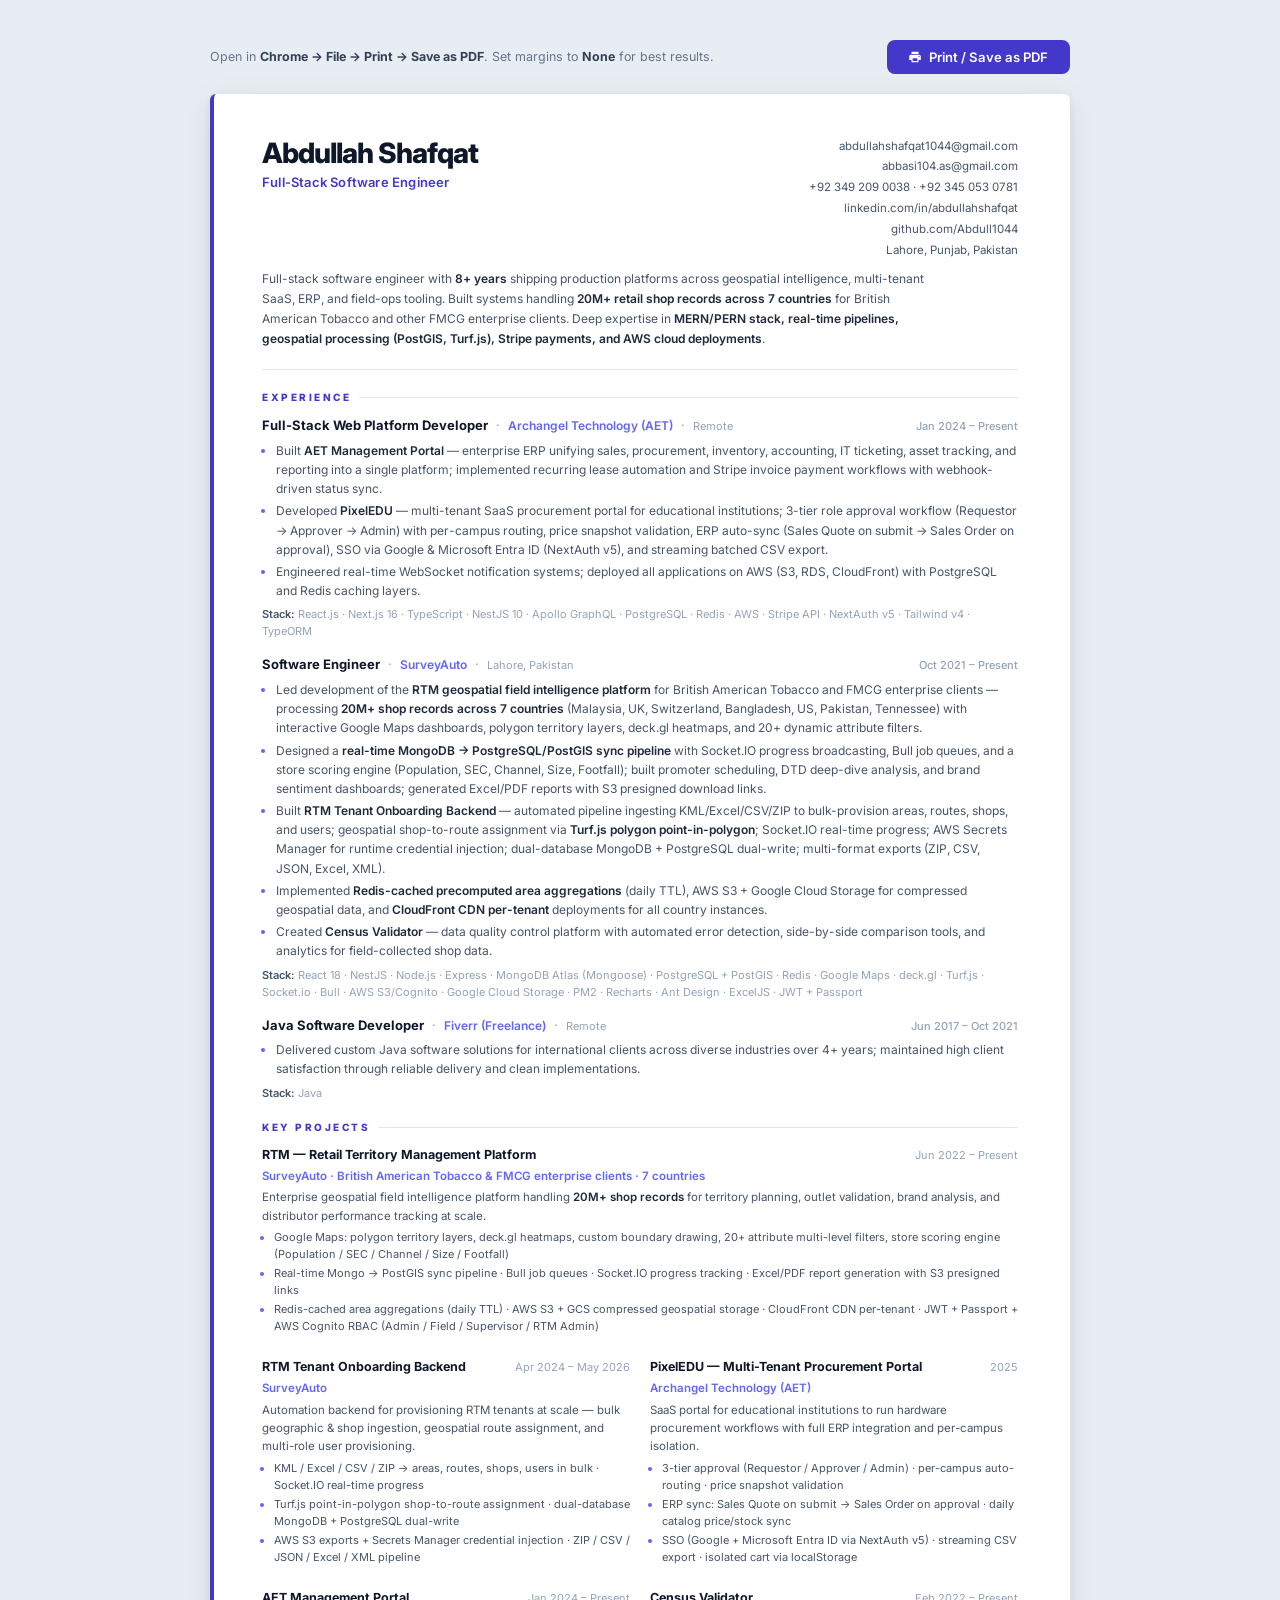
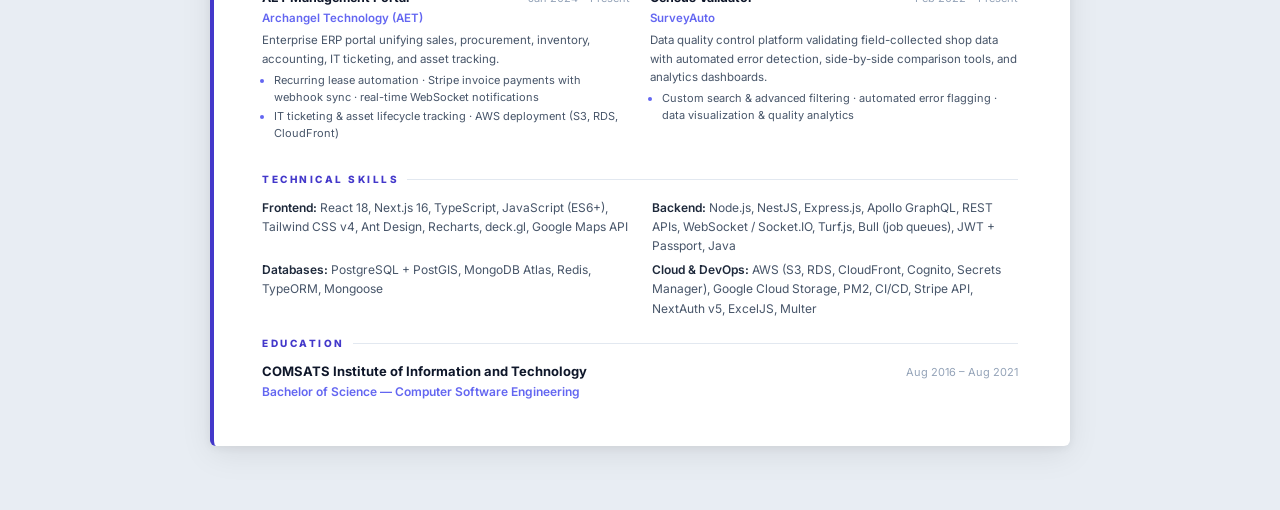
==== resume.html @ 55a7a523 "Redesign resume with 2026 modern template — single-column, indigo accent bar, quantified achievement" ====
<!doctype html>
<html lang="en">
<head>
  <meta charset="utf-8" />
  <meta name="viewport" content="width=device-width,initial-scale=1" />
  <title>Abdullah Shafqat — Resume</title>
  <link rel="preconnect" href="https://fonts.googleapis.com" />
  <link rel="preconnect" href="https://fonts.gstatic.com" crossorigin />
  <link href="https://fonts.googleapis.com/css2?family=Inter:wght@400;500;600;700;800&display=swap" rel="stylesheet" />
  <style>
    /* ============================
       RESET
    ============================ */
    *, *::before, *::after { box-sizing: border-box; margin: 0; padding: 0; }
    a { color: inherit; text-decoration: none; }
    ul { list-style: none; }

    /* ============================
       SCREEN CHROME
    ============================ */
    :root {
      --ink:     #0f172a;
      --ink2:    #1e293b;
      --muted:   #475569;
      --muted2:  #94a3b8;
      --accent:  #4338ca;   /* indigo-700 */
      --accent2: #6366f1;   /* indigo-500 */
      --rule:    #e2e8f0;
      --tag-bg:  #f1f5f9;
    }

    body {
      font-family: 'Inter', 'Helvetica Neue', Arial, sans-serif;
      background: #e8edf3;
      color: var(--ink);
      -webkit-font-smoothing: antialiased;
      padding: 2.5rem 1rem 4rem;
      font-size: 13px;
      line-height: 1.55;
    }

    /* Top action bar */
    .action-bar {
      max-width: 860px; margin: 0 auto 1.25rem;
      display: flex; justify-content: space-between; align-items: center; flex-wrap: wrap; gap: .75rem;
    }
    .action-bar p { font-size: .78rem; color: #64748b; }
    .action-bar p strong { color: #334155; }
    .btn-print {
      display: inline-flex; align-items: center; gap: .45rem;
      background: var(--accent); color: #fff; border: none; cursor: pointer;
      padding: .55rem 1.35rem; border-radius: 8px; font-size: .82rem;
      font-weight: 600; font-family: inherit; transition: background .2s; white-space: nowrap;
    }
    .btn-print:hover { background: var(--accent2); }
    @media print { .action-bar { display: none !important; } }

    /* ============================
       PAPER
    ============================ */
    .paper {
      max-width: 860px; margin: 0 auto;
      background: #fff;
      border-radius: 6px;
      box-shadow: 0 2px 8px rgba(0,0,0,.06), 0 8px 32px rgba(0,0,0,.08);
      /* Left accent bar */
      border-left: 4px solid var(--accent);
      padding: 44px 52px 44px 48px;
    }

    /* ============================
       HEADER
    ============================ */
    .r-head {
      padding-bottom: 20px;
      margin-bottom: 20px;
      border-bottom: 1.5px solid var(--rule);
    }
    .r-head-top {
      display: flex; justify-content: space-between; align-items: flex-start; gap: 1.5rem;
      margin-bottom: 10px;
    }
    .r-name {
      font-size: 28px; font-weight: 800; letter-spacing: -1px;
      color: var(--ink); line-height: 1.1; margin-bottom: 4px;
    }
    .r-role {
      font-size: 13px; font-weight: 600; color: var(--accent);
      letter-spacing: .2px;
    }
    .r-contact-block {
      display: flex; flex-direction: column; align-items: flex-end; gap: 3px;
      font-size: 11.5px; color: var(--muted); text-align: right; flex-shrink: 0;
    }
    .r-contact-block a:hover { color: var(--accent); }
    .r-contact-row { display: flex; align-items: center; gap: 4px; }
    .r-contact-sep {
      display: flex; flex-wrap: wrap; gap: 4px 14px; font-size: 11.5px; color: var(--muted);
      align-items: center;
    }
    .r-contact-sep a:hover { color: var(--accent); }
    .sep { color: var(--muted2); }

    .r-summary {
      font-size: 12px; color: var(--muted); line-height: 1.65; max-width: 680px;
    }
    .r-summary strong { color: var(--ink2); font-weight: 600; }

    /* ============================
       SECTION
    ============================ */
    .r-sec { margin-bottom: 18px; }
    .r-sec:last-child { margin-bottom: 0; }

    .r-sec-title {
      font-size: 10px; font-weight: 800; letter-spacing: 2.5px;
      text-transform: uppercase; color: var(--accent);
      margin-bottom: 10px;
      display: flex; align-items: center; gap: 8px;
    }
    .r-sec-title::after {
      content: ''; flex: 1; height: 1px; background: var(--rule);
    }

    /* ============================
       EXPERIENCE
    ============================ */
    .r-job { margin-bottom: 14px; }
    .r-job:last-child { margin-bottom: 0; }

    .r-job-head {
      display: flex; justify-content: space-between; align-items: baseline;
      gap: 1rem; margin-bottom: 2px; flex-wrap: wrap;
    }
    .r-job-left { display: flex; align-items: baseline; gap: 8px; flex-wrap: wrap; }
    .r-job-title { font-size: 13px; font-weight: 700; color: var(--ink); }
    .r-job-company {
      font-size: 12px; font-weight: 600; color: var(--accent2);
    }
    .r-job-date {
      font-size: 11px; color: var(--muted2); white-space: nowrap; font-weight: 500;
    }
    .r-job-location { font-size: 11px; color: var(--muted2); }

    .r-bullets { padding-left: 14px; margin: 5px 0 6px; }
    .r-bullets li {
      font-size: 12px; color: var(--muted); margin-bottom: 3px;
      list-style: disc; line-height: 1.6;
    }
    .r-bullets li::marker { color: var(--accent2); }
    .r-bullets li strong { color: var(--ink2); font-weight: 600; }

    .r-stack {
      font-size: 11px; color: var(--muted2); margin-top: 4px;
    }
    .r-stack strong { color: var(--muted); font-weight: 600; }

    /* ============================
       PROJECTS
    ============================ */
    .r-projects-grid {
      display: grid; grid-template-columns: 1fr 1fr; gap: 10px 20px;
    }
    .r-proj { padding-bottom: 10px; }
    .r-proj-head {
      display: flex; justify-content: space-between; align-items: baseline;
      flex-wrap: wrap; gap: 4px; margin-bottom: 3px;
    }
    .r-proj-name { font-size: 12.5px; font-weight: 700; color: var(--ink); }
    .r-proj-meta { font-size: 11px; color: var(--muted2); white-space: nowrap; }
    .r-proj-client { font-size: 11.5px; font-weight: 600; color: var(--accent2); margin-bottom: 3px; }
    .r-proj-desc { font-size: 11.5px; color: var(--muted); line-height: 1.6; margin-bottom: 4px; }
    .r-proj-desc strong { color: var(--ink2); font-weight: 600; }
    .r-proj-feats { padding-left: 12px; }
    .r-proj-feats li {
      font-size: 11px; color: var(--muted); margin-bottom: 2px;
      list-style: disc; line-height: 1.55;
    }
    .r-proj-feats li::marker { color: var(--accent2); }

    /* full-width project (RTM is a flagship) */
    .r-proj.full { grid-column: span 2; }

    /* ============================
       SKILLS
    ============================ */
    .r-skills-grid {
      display: grid; grid-template-columns: 1fr 1fr; gap: 5px 24px;
    }
    .r-skill-row { font-size: 12px; color: var(--muted); line-height: 1.6; }
    .r-skill-row strong { color: var(--ink2); font-weight: 600; }

    /* Tag-style chips (optional, used for highlights) */
    .r-tags { display: flex; flex-wrap: wrap; gap: 4px; margin-top: 6px; }
    .r-tag {
      background: var(--tag-bg); color: var(--ink2); border: 1px solid var(--rule);
      border-radius: 4px; padding: 1px 7px; font-size: 10.5px; font-weight: 500;
    }

    /* ============================
       EDUCATION
    ============================ */
    .r-edu-row {
      display: flex; justify-content: space-between; align-items: baseline;
      flex-wrap: wrap; gap: .5rem;
    }
    .r-edu-name { font-size: 13px; font-weight: 700; color: var(--ink); }
    .r-edu-deg { font-size: 12px; color: var(--accent2); font-weight: 600; margin-top: 2px; }
    .r-edu-date { font-size: 11px; color: var(--muted2); white-space: nowrap; }

    /* ============================
       PRINT
    ============================ */
    @page { size: A4; margin: 12mm 14mm; }
    @media print {
      body { background: #fff; padding: 0; font-size: 12px; }
      .paper {
        box-shadow: none; border-radius: 0; max-width: none;
        padding: 0 40px 0 36px;
        border-left: 4px solid var(--accent);
      }
      .r-job, .r-proj { page-break-inside: avoid; }
    }
  </style>
</head>
<body>

<div class="action-bar">
  <p>Open in <strong>Chrome → File → Print → Save as PDF</strong>. Set margins to <strong>None</strong> for best results.</p>
  <button class="btn-print" onclick="window.print()">
    <svg width="14" height="14" viewBox="0 0 24 24" fill="currentColor"><path d="M19 8H5c-1.66 0-3 1.34-3 3v6h4v4h12v-4h4v-6c0-1.66-1.34-3-3-3zm-3 11H8v-5h8v5zm3-7c-.55 0-1-.45-1-1s.45-1 1-1 1 .45 1 1-.45 1-1 1zm-1-9H6v4h12V3z"/></svg>
    Print / Save as PDF
  </button>
</div>

<div class="paper">

  <!-- ===== HEADER ===== -->
  <div class="r-head">
    <div class="r-head-top">
      <div>
        <h1 class="r-name">Abdullah Shafqat</h1>
        <p class="r-role">Full-Stack Software Engineer</p>
      </div>
      <div class="r-contact-block">
        <span><a href="mailto:abdullahshafqat1044@gmail.com">abdullahshafqat1044@gmail.com</a></span>
        <span><a href="mailto:abbasi104.as@gmail.com">abbasi104.as@gmail.com</a></span>
        <span><a href="tel:+923492090038">+92 349 209 0038</a> · <a href="tel:+923450530781">+92 345 053 0781</a></span>
        <span><a href="https://linkedin.com/in/abdullahshafqat">linkedin.com/in/abdullahshafqat</a></span>
        <span><a href="https://github.com/Abdull1044">github.com/Abdull1044</a></span>
        <span>Lahore, Punjab, Pakistan</span>
      </div>
    </div>
    <p class="r-summary">
      Full-stack software engineer with <strong>8+ years</strong> shipping production platforms across geospatial intelligence, multi-tenant SaaS, ERP, and field-ops tooling.
      Built systems handling <strong>20M+ retail shop records across 7 countries</strong> for British American Tobacco and other FMCG enterprise clients.
      Deep expertise in <strong>MERN/PERN stack, real-time pipelines, geospatial processing (PostGIS, Turf.js), Stripe payments, and AWS cloud deployments</strong>.
    </p>
  </div>

  <!-- ===== EXPERIENCE ===== -->
  <div class="r-sec">
    <p class="r-sec-title">Experience</p>

    <!-- AET -->
    <div class="r-job">
      <div class="r-job-head">
        <div class="r-job-left">
          <span class="r-job-title">Full-Stack Web Platform Developer</span>
          <span class="sep">·</span>
          <span class="r-job-company">Archangel Technology (AET)</span>
          <span class="sep">·</span>
          <span class="r-job-location">Remote</span>
        </div>
        <span class="r-job-date">Jan 2024 – Present</span>
      </div>
      <ul class="r-bullets">
        <li>Built <strong>AET Management Portal</strong> — enterprise ERP unifying sales, procurement, inventory, accounting, IT ticketing, asset tracking, and reporting into a single platform; implemented recurring lease automation and Stripe invoice payment workflows with webhook-driven status sync.</li>
        <li>Developed <strong>PixelEDU</strong> — multi-tenant SaaS procurement portal for educational institutions; 3-tier role approval workflow (Requestor → Approver → Admin) with per-campus routing, price snapshot validation, ERP auto-sync (Sales Quote on submit → Sales Order on approval), SSO via Google &amp; Microsoft Entra ID (NextAuth v5), and streaming batched CSV export.</li>
        <li>Engineered real-time WebSocket notification systems; deployed all applications on AWS (S3, RDS, CloudFront) with PostgreSQL and Redis caching layers.</li>
      </ul>
      <p class="r-stack"><strong>Stack:</strong> React.js · Next.js 16 · TypeScript · NestJS 10 · Apollo GraphQL · PostgreSQL · Redis · AWS · Stripe API · NextAuth v5 · Tailwind v4 · TypeORM</p>
    </div>

    <!-- SurveyAuto -->
    <div class="r-job">
      <div class="r-job-head">
        <div class="r-job-left">
          <span class="r-job-title">Software Engineer</span>
          <span class="sep">·</span>
          <span class="r-job-company">SurveyAuto</span>
          <span class="sep">·</span>
          <span class="r-job-location">Lahore, Pakistan</span>
        </div>
        <span class="r-job-date">Oct 2021 – Present</span>
      </div>
      <ul class="r-bullets">
        <li>Led development of the <strong>RTM geospatial field intelligence platform</strong> for British American Tobacco and FMCG enterprise clients — processing <strong>20M+ shop records across 7 countries</strong> (Malaysia, UK, Switzerland, Bangladesh, US, Pakistan, Tennessee) with interactive Google Maps dashboards, polygon territory layers, deck.gl heatmaps, and 20+ dynamic attribute filters.</li>
        <li>Designed a <strong>real-time MongoDB → PostgreSQL/PostGIS sync pipeline</strong> with Socket.IO progress broadcasting, Bull job queues, and a store scoring engine (Population, SEC, Channel, Size, Footfall); built promoter scheduling, DTD deep-dive analysis, and brand sentiment dashboards; generated Excel/PDF reports with S3 presigned download links.</li>
        <li>Built <strong>RTM Tenant Onboarding Backend</strong> — automated pipeline ingesting KML/Excel/CSV/ZIP to bulk-provision areas, routes, shops, and users; geospatial shop-to-route assignment via <strong>Turf.js polygon point-in-polygon</strong>; Socket.IO real-time progress; AWS Secrets Manager for runtime credential injection; dual-database MongoDB + PostgreSQL dual-write; multi-format exports (ZIP, CSV, JSON, Excel, XML).</li>
        <li>Implemented <strong>Redis-cached precomputed area aggregations</strong> (daily TTL), AWS S3 + Google Cloud Storage for compressed geospatial data, and <strong>CloudFront CDN per-tenant</strong> deployments for all country instances.</li>
        <li>Created <strong>Census Validator</strong> — data quality control platform with automated error detection, side-by-side comparison tools, and analytics for field-collected shop data.</li>
      </ul>
      <p class="r-stack"><strong>Stack:</strong> React 18 · NestJS · Node.js · Express · MongoDB Atlas (Mongoose) · PostgreSQL + PostGIS · Redis · Google Maps · deck.gl · Turf.js · Socket.io · Bull · AWS S3/Cognito · Google Cloud Storage · PM2 · Recharts · Ant Design · ExcelJS · JWT + Passport</p>
    </div>

    <!-- Fiverr -->
    <div class="r-job">
      <div class="r-job-head">
        <div class="r-job-left">
          <span class="r-job-title">Java Software Developer</span>
          <span class="sep">·</span>
          <span class="r-job-company">Fiverr (Freelance)</span>
          <span class="sep">·</span>
          <span class="r-job-location">Remote</span>
        </div>
        <span class="r-job-date">Jun 2017 – Oct 2021</span>
      </div>
      <ul class="r-bullets">
        <li>Delivered custom Java software solutions for international clients across diverse industries over 4+ years; maintained high client satisfaction through reliable delivery and clean implementations.</li>
      </ul>
      <p class="r-stack"><strong>Stack:</strong> Java</p>
    </div>
  </div>

  <!-- ===== PROJECTS ===== -->
  <div class="r-sec">
    <p class="r-sec-title">Key Projects</p>
    <div class="r-projects-grid">

      <!-- RTM Platform — full width flagship -->
      <div class="r-proj full">
        <div class="r-proj-head">
          <span class="r-proj-name">RTM — Retail Territory Management Platform</span>
          <span class="r-proj-meta">Jun 2022 – Present</span>
        </div>
        <p class="r-proj-client">SurveyAuto · British American Tobacco &amp; FMCG enterprise clients · 7 countries</p>
        <p class="r-proj-desc">Enterprise geospatial field intelligence platform handling <strong>20M+ shop records</strong> for territory planning, outlet validation, brand analysis, and distributor performance tracking at scale.</p>
        <ul class="r-proj-feats">
          <li>Google Maps: polygon territory layers, deck.gl heatmaps, custom boundary drawing, 20+ attribute multi-level filters, store scoring engine (Population / SEC / Channel / Size / Footfall)</li>
          <li>Real-time Mongo → PostGIS sync pipeline · Bull job queues · Socket.IO progress tracking · Excel/PDF report generation with S3 presigned links</li>
          <li>Redis-cached area aggregations (daily TTL) · AWS S3 + GCS compressed geospatial storage · CloudFront CDN per-tenant · JWT + Passport + AWS Cognito RBAC (Admin / Field / Supervisor / RTM Admin)</li>
        </ul>
      </div>

      <!-- RTM Onboarding -->
      <div class="r-proj">
        <div class="r-proj-head">
          <span class="r-proj-name">RTM Tenant Onboarding Backend</span>
          <span class="r-proj-meta">Apr 2024 – May 2026</span>
        </div>
        <p class="r-proj-client">SurveyAuto</p>
        <p class="r-proj-desc">Automation backend for provisioning RTM tenants at scale — bulk geographic &amp; shop ingestion, geospatial route assignment, and multi-role user provisioning.</p>
        <ul class="r-proj-feats">
          <li>KML / Excel / CSV / ZIP → areas, routes, shops, users in bulk · Socket.IO real-time progress</li>
          <li>Turf.js point-in-polygon shop-to-route assignment · dual-database MongoDB + PostgreSQL dual-write</li>
          <li>AWS S3 exports + Secrets Manager credential injection · ZIP / CSV / JSON / Excel / XML pipeline</li>
        </ul>
      </div>

      <!-- PixelEDU -->
      <div class="r-proj">
        <div class="r-proj-head">
          <span class="r-proj-name">PixelEDU — Multi-Tenant Procurement Portal</span>
          <span class="r-proj-meta">2025</span>
        </div>
        <p class="r-proj-client">Archangel Technology (AET)</p>
        <p class="r-proj-desc">SaaS portal for educational institutions to run hardware procurement workflows with full ERP integration and per-campus isolation.</p>
        <ul class="r-proj-feats">
          <li>3-tier approval (Requestor / Approver / Admin) · per-campus auto-routing · price snapshot validation</li>
          <li>ERP sync: Sales Quote on submit → Sales Order on approval · daily catalog price/stock sync</li>
          <li>SSO (Google + Microsoft Entra ID via NextAuth v5) · streaming CSV export · isolated cart via localStorage</li>
        </ul>
      </div>

      <!-- AET Portal -->
      <div class="r-proj">
        <div class="r-proj-head">
          <span class="r-proj-name">AET Management Portal</span>
          <span class="r-proj-meta">Jan 2024 – Present</span>
        </div>
        <p class="r-proj-client">Archangel Technology (AET)</p>
        <p class="r-proj-desc">Enterprise ERP portal unifying sales, procurement, inventory, accounting, IT ticketing, and asset tracking.</p>
        <ul class="r-proj-feats">
          <li>Recurring lease automation · Stripe invoice payments with webhook sync · real-time WebSocket notifications</li>
          <li>IT ticketing &amp; asset lifecycle tracking · AWS deployment (S3, RDS, CloudFront)</li>
        </ul>
      </div>

      <!-- Census Validator -->
      <div class="r-proj">
        <div class="r-proj-head">
          <span class="r-proj-name">Census Validator</span>
          <span class="r-proj-meta">Feb 2022 – Present</span>
        </div>
        <p class="r-proj-client">SurveyAuto</p>
        <p class="r-proj-desc">Data quality control platform validating field-collected shop data with automated error detection, side-by-side comparison tools, and analytics dashboards.</p>
        <ul class="r-proj-feats">
          <li>Custom search &amp; advanced filtering · automated error flagging · data visualization &amp; quality analytics</li>
        </ul>
      </div>

    </div>
  </div>

  <!-- ===== SKILLS ===== -->
  <div class="r-sec">
    <p class="r-sec-title">Technical Skills</p>
    <div class="r-skills-grid">
      <p class="r-skill-row"><strong>Frontend:</strong> React 18, Next.js 16, TypeScript, JavaScript (ES6+), Tailwind CSS v4, Ant Design, Recharts, deck.gl, Google Maps API</p>
      <p class="r-skill-row"><strong>Backend:</strong> Node.js, NestJS, Express.js, Apollo GraphQL, REST APIs, WebSocket / Socket.IO, Turf.js, Bull (job queues), JWT + Passport, Java</p>
      <p class="r-skill-row"><strong>Databases:</strong> PostgreSQL + PostGIS, MongoDB Atlas, Redis, TypeORM, Mongoose</p>
      <p class="r-skill-row"><strong>Cloud &amp; DevOps:</strong> AWS (S3, RDS, CloudFront, Cognito, Secrets Manager), Google Cloud Storage, PM2, CI/CD, Stripe API, NextAuth v5, ExcelJS, Multer</p>
    </div>
  </div>

  <!-- ===== EDUCATION ===== -->
  <div class="r-sec">
    <p class="r-sec-title">Education</p>
    <div class="r-edu-row">
      <div>
        <p class="r-edu-name">COMSATS Institute of Information and Technology</p>
        <p class="r-edu-deg">Bachelor of Science — Computer Software Engineering</p>
      </div>
      <span class="r-edu-date">Aug 2016 – Aug 2021</span>
    </div>
  </div>

</div>
</body>
</html>
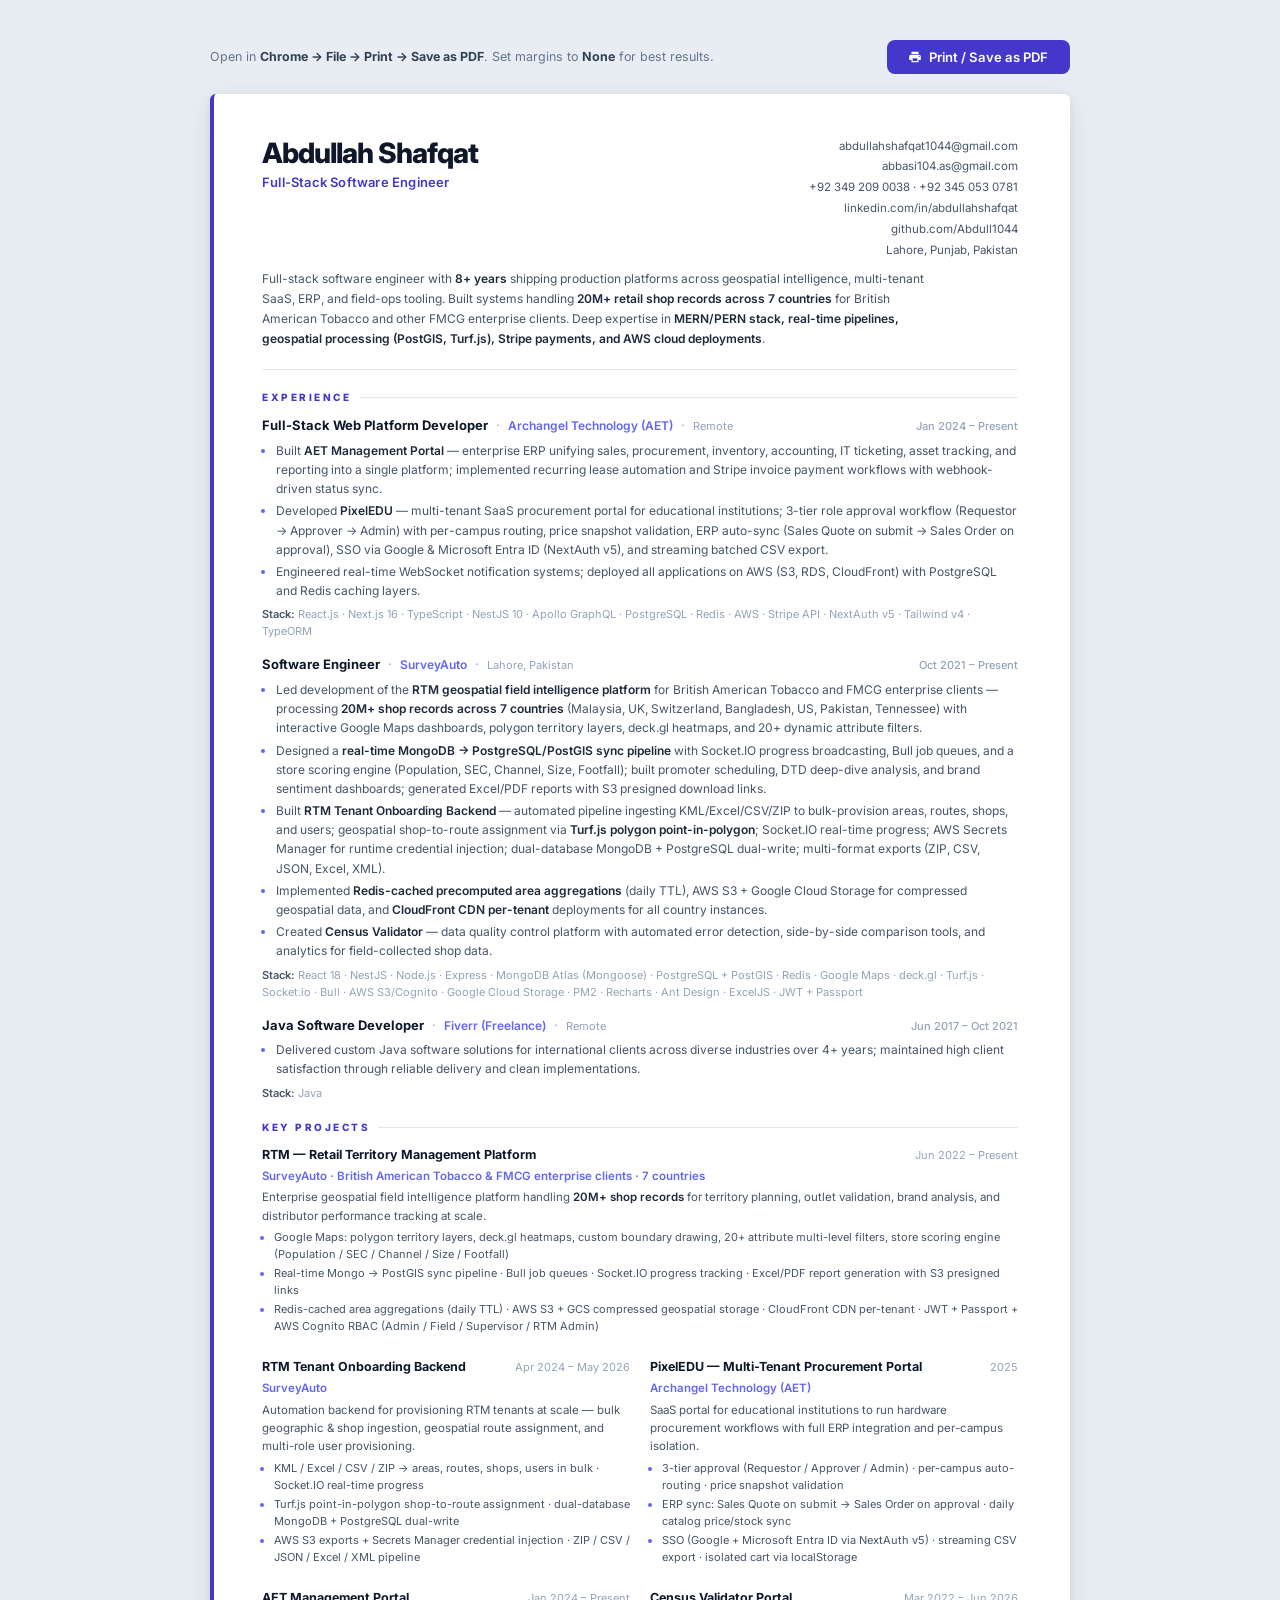
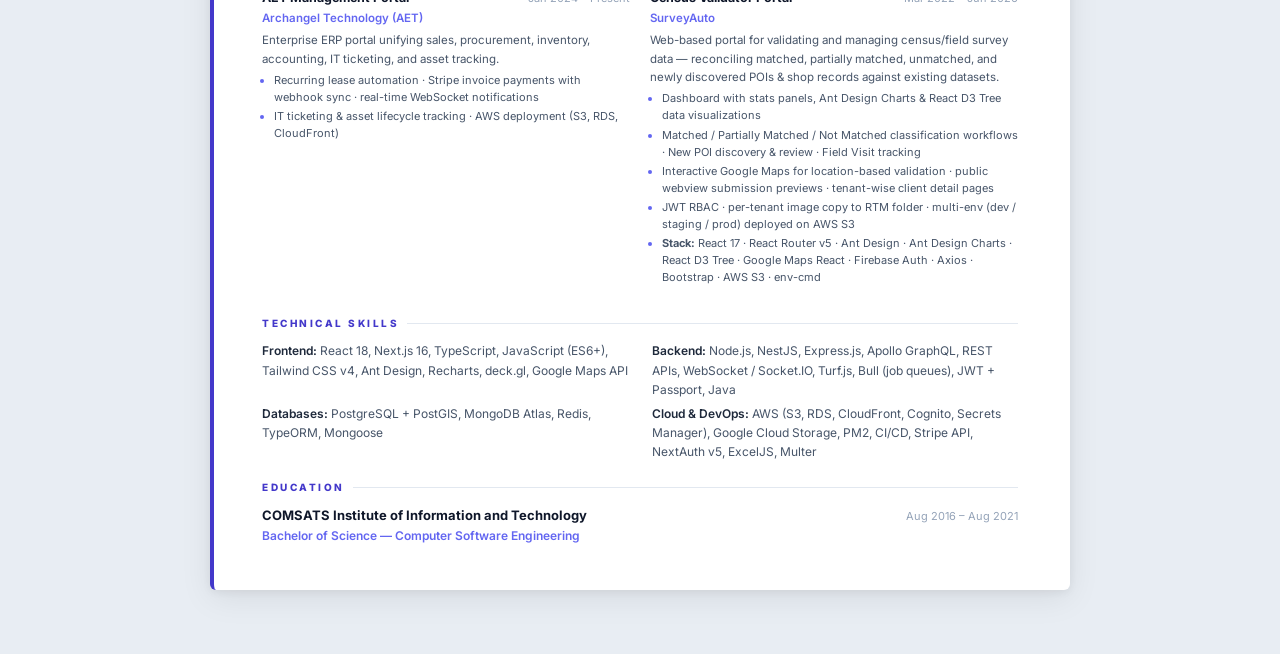
==== commit 9d99394e: "Expand Census Validator Portal with full feature details, tech stack, and accurate dates" ====
--- a/resume.html
+++ b/resume.html
@@ -390,13 +390,17 @@
       <!-- Census Validator -->
       <div class="r-proj">
         <div class="r-proj-head">
-          <span class="r-proj-name">Census Validator</span>
-          <span class="r-proj-meta">Feb 2022 – Present</span>
+          <span class="r-proj-name">Census Validator Portal</span>
+          <span class="r-proj-meta">Mar 2022 – Jun 2026</span>
         </div>
         <p class="r-proj-client">SurveyAuto</p>
-        <p class="r-proj-desc">Data quality control platform validating field-collected shop data with automated error detection, side-by-side comparison tools, and analytics dashboards.</p>
+        <p class="r-proj-desc">Web-based portal for validating and managing census/field survey data — reconciling matched, partially matched, unmatched, and newly discovered POIs &amp; shop records against existing datasets.</p>
         <ul class="r-proj-feats">
-          <li>Custom search &amp; advanced filtering · automated error flagging · data visualization &amp; quality analytics</li>
+          <li>Dashboard with stats panels, Ant Design Charts &amp; React D3 Tree data visualizations</li>
+          <li>Matched / Partially Matched / Not Matched classification workflows · New POI discovery &amp; review · Field Visit tracking</li>
+          <li>Interactive Google Maps for location-based validation · public webview submission previews · tenant-wise client detail pages</li>
+          <li>JWT RBAC · per-tenant image copy to RTM folder · multi-env (dev / staging / prod) deployed on AWS S3</li>
+          <li><strong>Stack:</strong> React 17 · React Router v5 · Ant Design · Ant Design Charts · React D3 Tree · Google Maps React · Firebase Auth · Axios · Bootstrap · AWS S3 · env-cmd</li>
         </ul>
       </div>
 
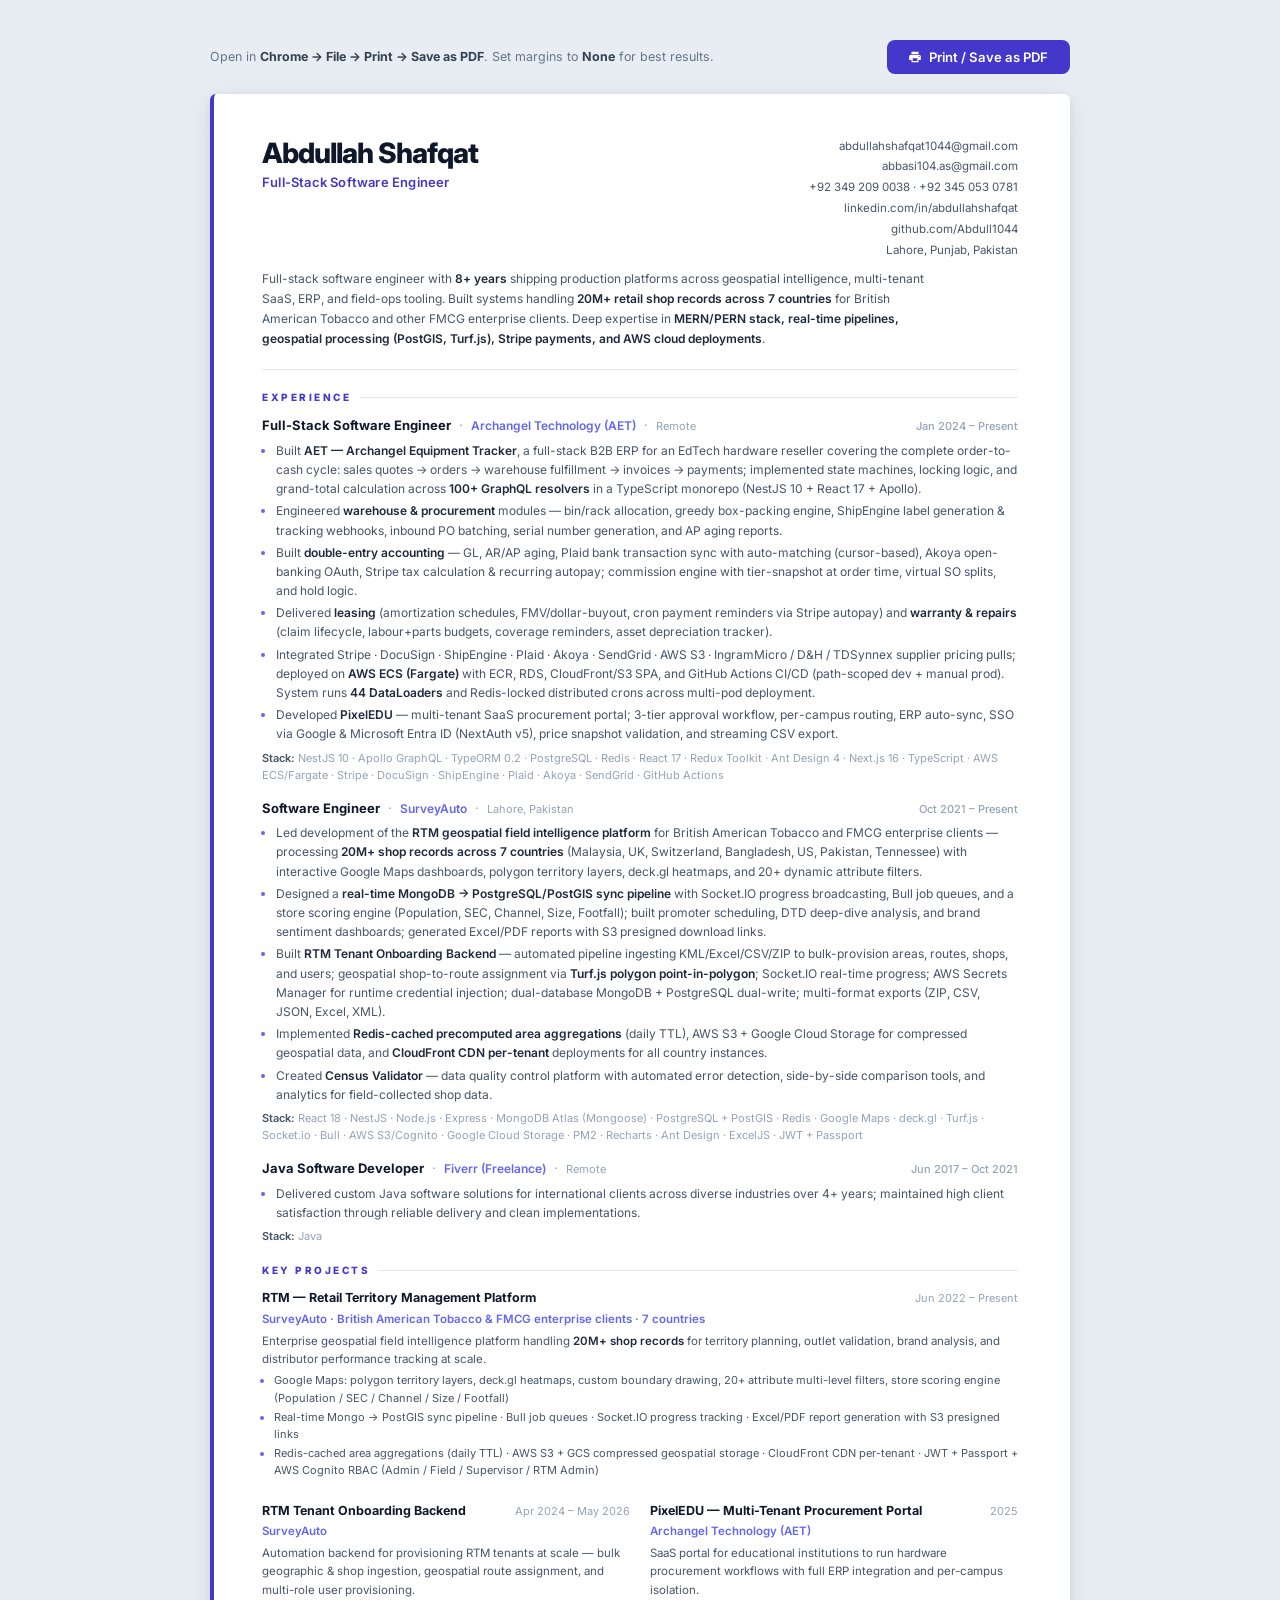
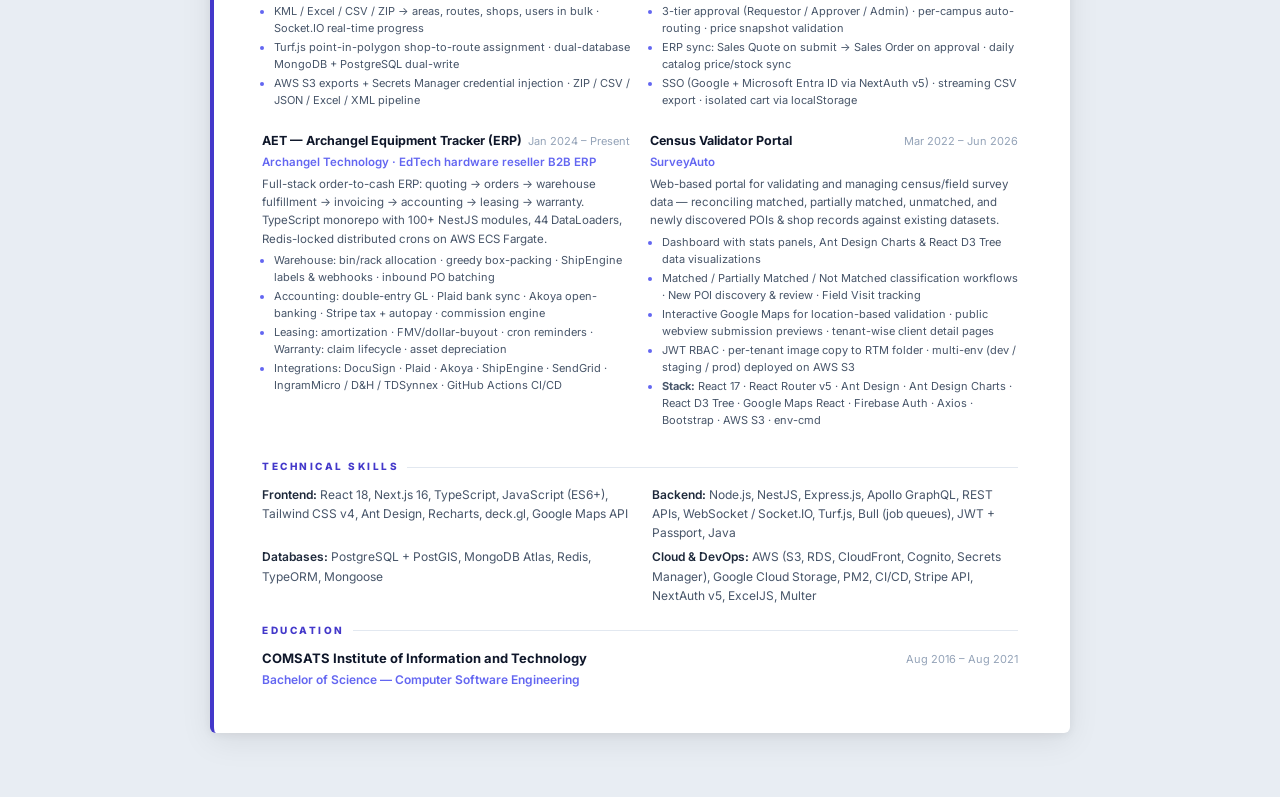
==== commit e900b7b8: "Expand AET project with full ERP details — order-to-cash, warehouse, accounting, leasing, warranty, " ====
--- a/resume.html
+++ b/resume.html
@@ -266,7 +266,7 @@
     <div class="r-job">
       <div class="r-job-head">
         <div class="r-job-left">
-          <span class="r-job-title">Full-Stack Web Platform Developer</span>
+          <span class="r-job-title">Full-Stack Software Engineer</span>
           <span class="sep">·</span>
           <span class="r-job-company">Archangel Technology (AET)</span>
           <span class="sep">·</span>
@@ -275,11 +275,14 @@
         <span class="r-job-date">Jan 2024 – Present</span>
       </div>
       <ul class="r-bullets">
-        <li>Built <strong>AET Management Portal</strong> — enterprise ERP unifying sales, procurement, inventory, accounting, IT ticketing, asset tracking, and reporting into a single platform; implemented recurring lease automation and Stripe invoice payment workflows with webhook-driven status sync.</li>
-        <li>Developed <strong>PixelEDU</strong> — multi-tenant SaaS procurement portal for educational institutions; 3-tier role approval workflow (Requestor → Approver → Admin) with per-campus routing, price snapshot validation, ERP auto-sync (Sales Quote on submit → Sales Order on approval), SSO via Google &amp; Microsoft Entra ID (NextAuth v5), and streaming batched CSV export.</li>
-        <li>Engineered real-time WebSocket notification systems; deployed all applications on AWS (S3, RDS, CloudFront) with PostgreSQL and Redis caching layers.</li>
+        <li>Built <strong>AET — Archangel Equipment Tracker</strong>, a full-stack B2B ERP for an EdTech hardware reseller covering the complete order-to-cash cycle: sales quotes → orders → warehouse fulfillment → invoices → payments; implemented state machines, locking logic, and grand-total calculation across <strong>100+ GraphQL resolvers</strong> in a TypeScript monorepo (NestJS 10 + React 17 + Apollo).</li>
+        <li>Engineered <strong>warehouse &amp; procurement</strong> modules — bin/rack allocation, greedy box-packing engine, ShipEngine label generation &amp; tracking webhooks, inbound PO batching, serial number generation, and AP aging reports.</li>
+        <li>Built <strong>double-entry accounting</strong> — GL, AR/AP aging, Plaid bank transaction sync with auto-matching (cursor-based), Akoya open-banking OAuth, Stripe tax calculation &amp; recurring autopay; commission engine with tier-snapshot at order time, virtual SO splits, and hold logic.</li>
+        <li>Delivered <strong>leasing</strong> (amortization schedules, FMV/dollar-buyout, cron payment reminders via Stripe autopay) and <strong>warranty &amp; repairs</strong> (claim lifecycle, labour+parts budgets, coverage reminders, asset depreciation tracker).</li>
+        <li>Integrated Stripe · DocuSign · ShipEngine · Plaid · Akoya · SendGrid · AWS S3 · IngramMicro / D&amp;H / TDSynnex supplier pricing pulls; deployed on <strong>AWS ECS (Fargate)</strong> with ECR, RDS, CloudFront/S3 SPA, and GitHub Actions CI/CD (path-scoped dev + manual prod). System runs <strong>44 DataLoaders</strong> and Redis-locked distributed crons across multi-pod deployment.</li>
+        <li>Developed <strong>PixelEDU</strong> — multi-tenant SaaS procurement portal; 3-tier approval workflow, per-campus routing, ERP auto-sync, SSO via Google &amp; Microsoft Entra ID (NextAuth v5), price snapshot validation, and streaming CSV export.</li>
       </ul>
-      <p class="r-stack"><strong>Stack:</strong> React.js · Next.js 16 · TypeScript · NestJS 10 · Apollo GraphQL · PostgreSQL · Redis · AWS · Stripe API · NextAuth v5 · Tailwind v4 · TypeORM</p>
+      <p class="r-stack"><strong>Stack:</strong> NestJS 10 · Apollo GraphQL · TypeORM 0.2 · PostgreSQL · Redis · React 17 · Redux Toolkit · Ant Design 4 · Next.js 16 · TypeScript · AWS ECS/Fargate · Stripe · DocuSign · ShipEngine · Plaid · Akoya · SendGrid · GitHub Actions</p>
     </div>
 
     <!-- SurveyAuto -->
@@ -376,14 +379,16 @@
       <!-- AET Portal -->
       <div class="r-proj">
         <div class="r-proj-head">
-          <span class="r-proj-name">AET Management Portal</span>
+          <span class="r-proj-name">AET — Archangel Equipment Tracker (ERP)</span>
           <span class="r-proj-meta">Jan 2024 – Present</span>
         </div>
-        <p class="r-proj-client">Archangel Technology (AET)</p>
-        <p class="r-proj-desc">Enterprise ERP portal unifying sales, procurement, inventory, accounting, IT ticketing, and asset tracking.</p>
+        <p class="r-proj-client">Archangel Technology · EdTech hardware reseller B2B ERP</p>
+        <p class="r-proj-desc">Full-stack order-to-cash ERP: quoting → orders → warehouse fulfillment → invoicing → accounting → leasing → warranty. TypeScript monorepo with 100+ NestJS modules, 44 DataLoaders, Redis-locked distributed crons on AWS ECS Fargate.</p>
         <ul class="r-proj-feats">
-          <li>Recurring lease automation · Stripe invoice payments with webhook sync · real-time WebSocket notifications</li>
-          <li>IT ticketing &amp; asset lifecycle tracking · AWS deployment (S3, RDS, CloudFront)</li>
+          <li>Warehouse: bin/rack allocation · greedy box-packing · ShipEngine labels &amp; webhooks · inbound PO batching</li>
+          <li>Accounting: double-entry GL · Plaid bank sync · Akoya open-banking · Stripe tax + autopay · commission engine</li>
+          <li>Leasing: amortization · FMV/dollar-buyout · cron reminders · Warranty: claim lifecycle · asset depreciation</li>
+          <li>Integrations: DocuSign · Plaid · Akoya · ShipEngine · SendGrid · IngramMicro / D&amp;H / TDSynnex · GitHub Actions CI/CD</li>
         </ul>
       </div>
 
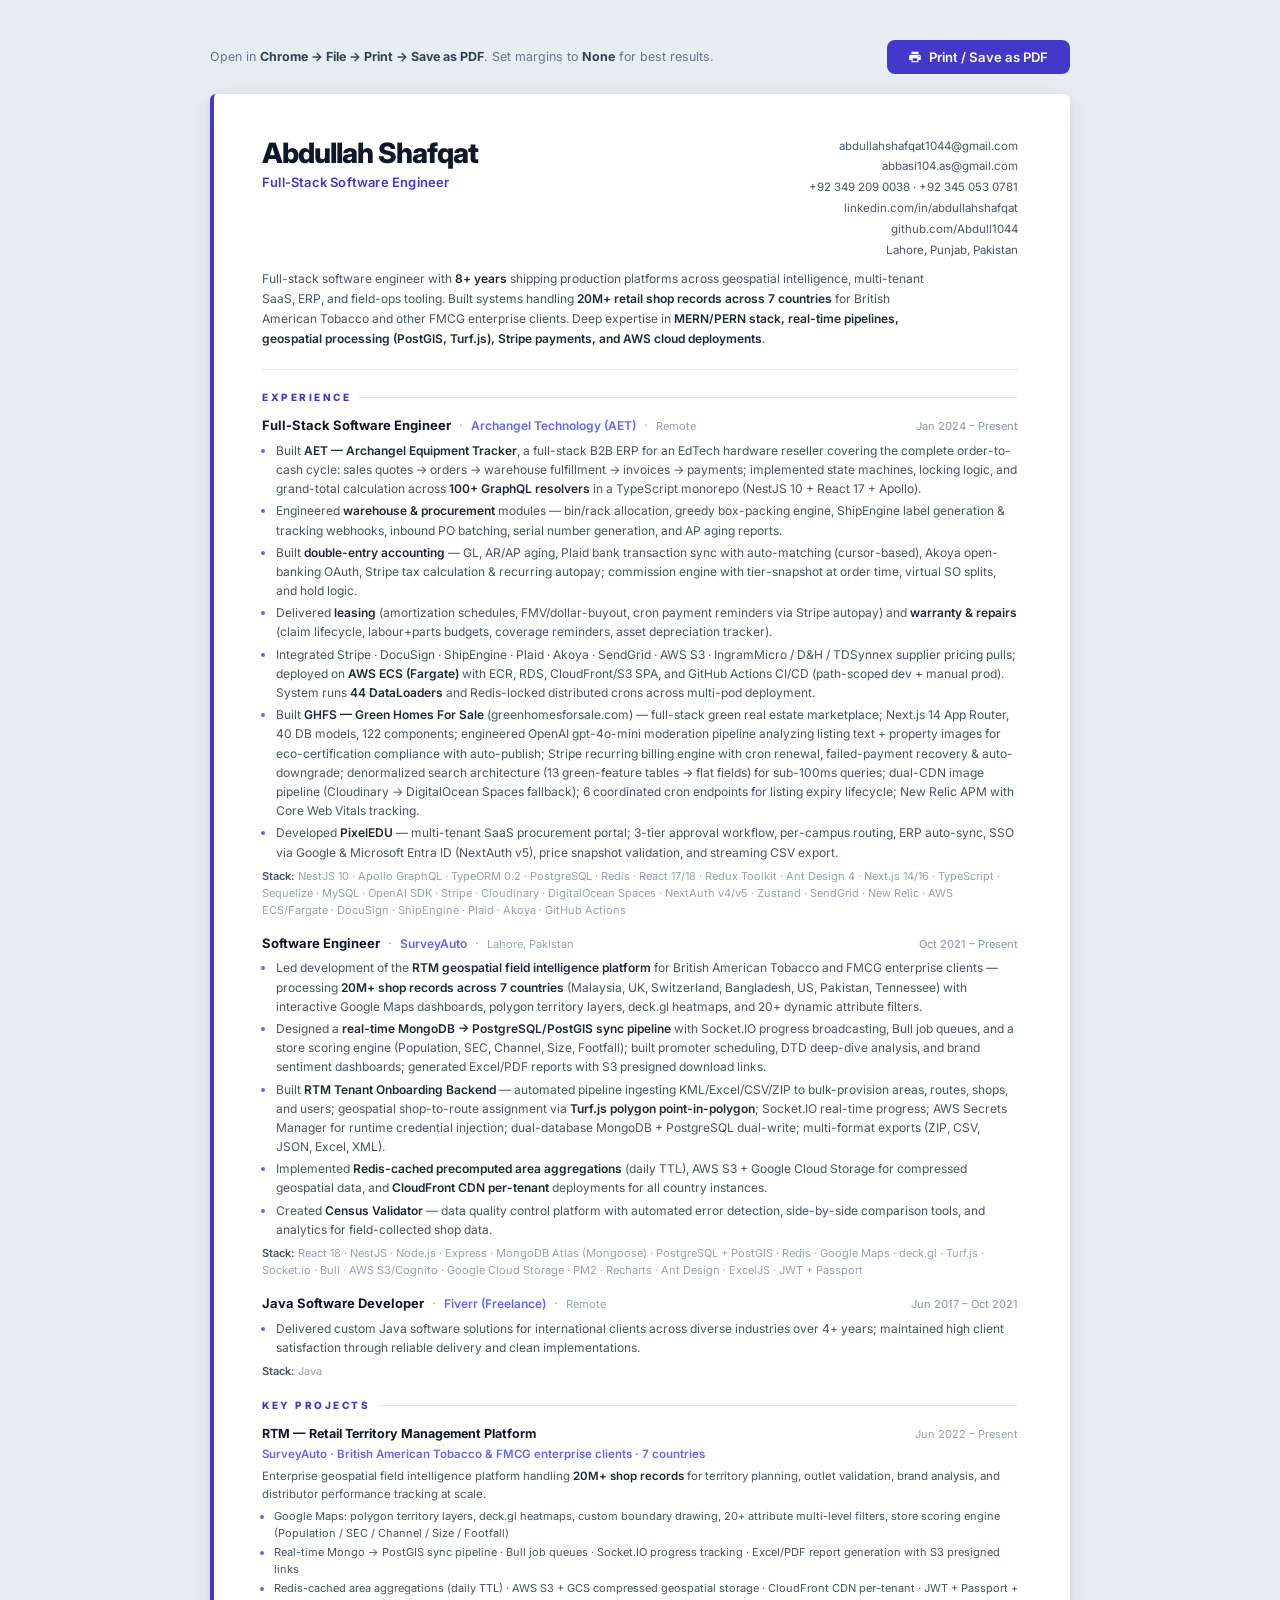
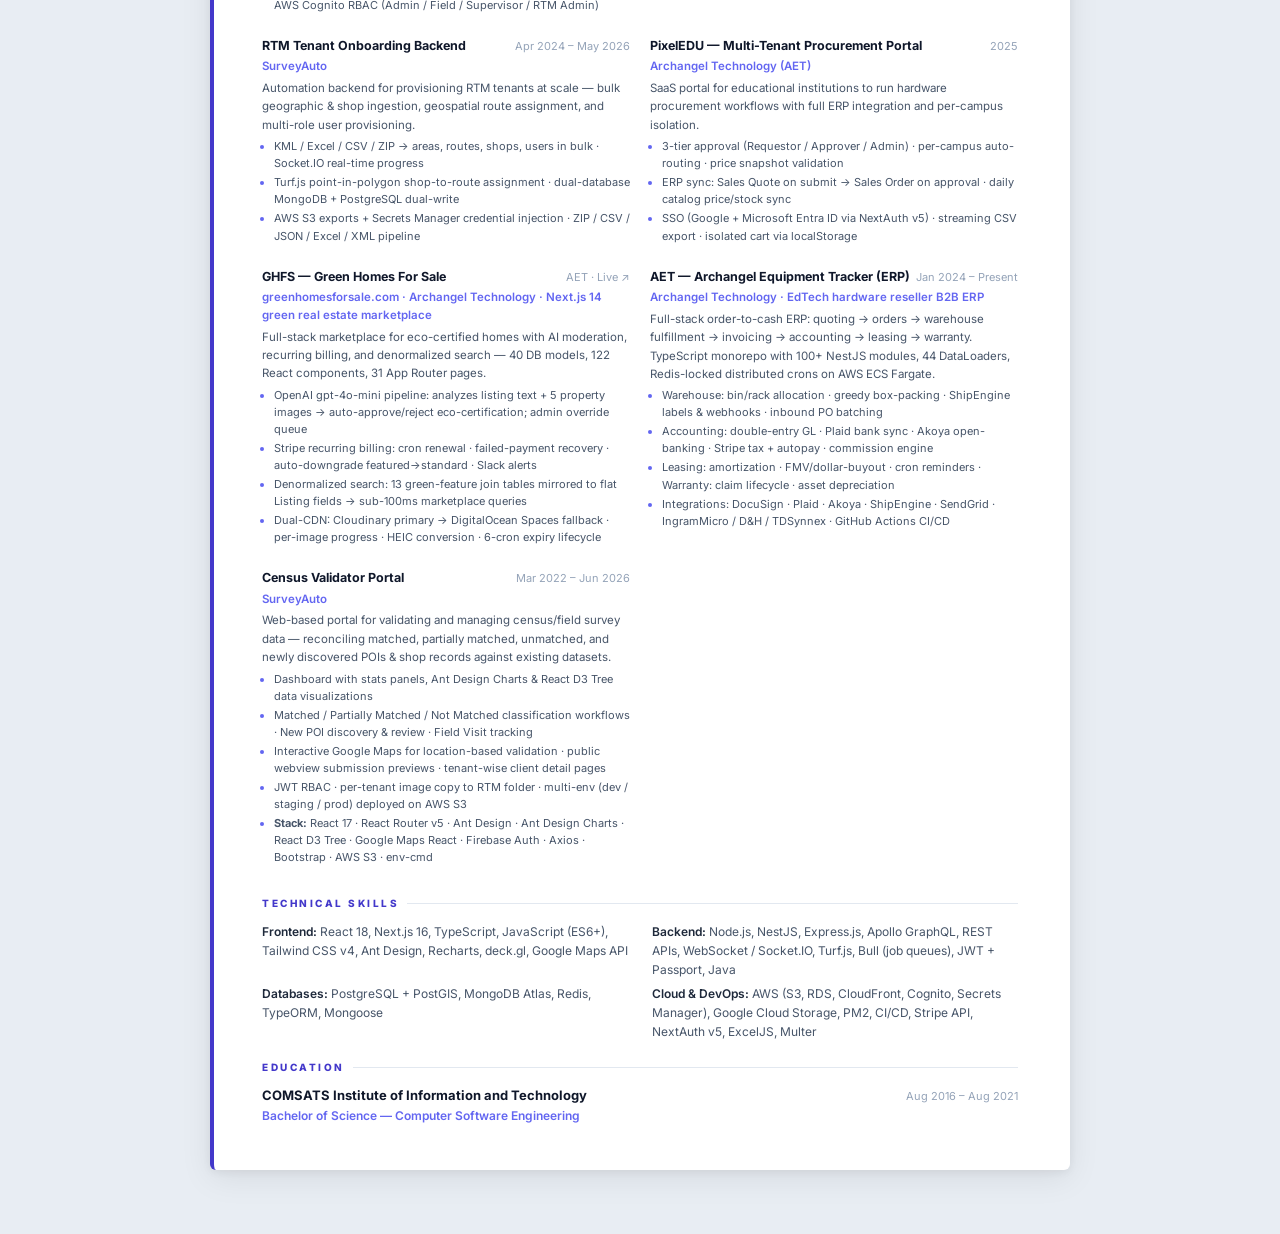
==== commit 249018fc: "Add GHFS (Green Homes For Sale) project with full details — AI moderation, Stripe billing, denormali" ====
--- a/resume.html
+++ b/resume.html
@@ -280,9 +280,10 @@
         <li>Built <strong>double-entry accounting</strong> — GL, AR/AP aging, Plaid bank transaction sync with auto-matching (cursor-based), Akoya open-banking OAuth, Stripe tax calculation &amp; recurring autopay; commission engine with tier-snapshot at order time, virtual SO splits, and hold logic.</li>
         <li>Delivered <strong>leasing</strong> (amortization schedules, FMV/dollar-buyout, cron payment reminders via Stripe autopay) and <strong>warranty &amp; repairs</strong> (claim lifecycle, labour+parts budgets, coverage reminders, asset depreciation tracker).</li>
         <li>Integrated Stripe · DocuSign · ShipEngine · Plaid · Akoya · SendGrid · AWS S3 · IngramMicro / D&amp;H / TDSynnex supplier pricing pulls; deployed on <strong>AWS ECS (Fargate)</strong> with ECR, RDS, CloudFront/S3 SPA, and GitHub Actions CI/CD (path-scoped dev + manual prod). System runs <strong>44 DataLoaders</strong> and Redis-locked distributed crons across multi-pod deployment.</li>
+        <li>Built <strong>GHFS — Green Homes For Sale</strong> (<a href="https://www.greenhomesforsale.com">greenhomesforsale.com</a>) — full-stack green real estate marketplace; Next.js 14 App Router, 40 DB models, 122 components; engineered OpenAI gpt-4o-mini moderation pipeline analyzing listing text + property images for eco-certification compliance with auto-publish; Stripe recurring billing engine with cron renewal, failed-payment recovery &amp; auto-downgrade; denormalized search architecture (13 green-feature tables → flat fields) for sub-100ms queries; dual-CDN image pipeline (Cloudinary → DigitalOcean Spaces fallback); 6 coordinated cron endpoints for listing expiry lifecycle; New Relic APM with Core Web Vitals tracking.</li>
         <li>Developed <strong>PixelEDU</strong> — multi-tenant SaaS procurement portal; 3-tier approval workflow, per-campus routing, ERP auto-sync, SSO via Google &amp; Microsoft Entra ID (NextAuth v5), price snapshot validation, and streaming CSV export.</li>
       </ul>
-      <p class="r-stack"><strong>Stack:</strong> NestJS 10 · Apollo GraphQL · TypeORM 0.2 · PostgreSQL · Redis · React 17 · Redux Toolkit · Ant Design 4 · Next.js 16 · TypeScript · AWS ECS/Fargate · Stripe · DocuSign · ShipEngine · Plaid · Akoya · SendGrid · GitHub Actions</p>
+      <p class="r-stack"><strong>Stack:</strong> NestJS 10 · Apollo GraphQL · TypeORM 0.2 · PostgreSQL · Redis · React 17/18 · Redux Toolkit · Ant Design 4 · Next.js 14/16 · TypeScript · Sequelize · MySQL · OpenAI SDK · Stripe · Cloudinary · DigitalOcean Spaces · NextAuth v4/v5 · Zustand · SendGrid · New Relic · AWS ECS/Fargate · DocuSign · ShipEngine · Plaid · Akoya · GitHub Actions</p>
     </div>
 
     <!-- SurveyAuto -->
@@ -376,6 +377,22 @@
         </ul>
       </div>
 
+      <!-- GHFS -->
+      <div class="r-proj">
+        <div class="r-proj-head">
+          <span class="r-proj-name">GHFS — Green Homes For Sale</span>
+          <span class="r-proj-meta">AET · Live ↗</span>
+        </div>
+        <p class="r-proj-client"><a href="https://www.greenhomesforsale.com">greenhomesforsale.com</a> · Archangel Technology · Next.js 14 green real estate marketplace</p>
+        <p class="r-proj-desc">Full-stack marketplace for eco-certified homes with AI moderation, recurring billing, and denormalized search — 40 DB models, 122 React components, 31 App Router pages.</p>
+        <ul class="r-proj-feats">
+          <li>OpenAI gpt-4o-mini pipeline: analyzes listing text + 5 property images → auto-approve/reject eco-certification; admin override queue</li>
+          <li>Stripe recurring billing: cron renewal · failed-payment recovery · auto-downgrade featured→standard · Slack alerts</li>
+          <li>Denormalized search: 13 green-feature join tables mirrored to flat Listing fields → sub-100ms marketplace queries</li>
+          <li>Dual-CDN: Cloudinary primary → DigitalOcean Spaces fallback · per-image progress · HEIC conversion · 6-cron expiry lifecycle</li>
+        </ul>
+      </div>
+
       <!-- AET Portal -->
       <div class="r-proj">
         <div class="r-proj-head">
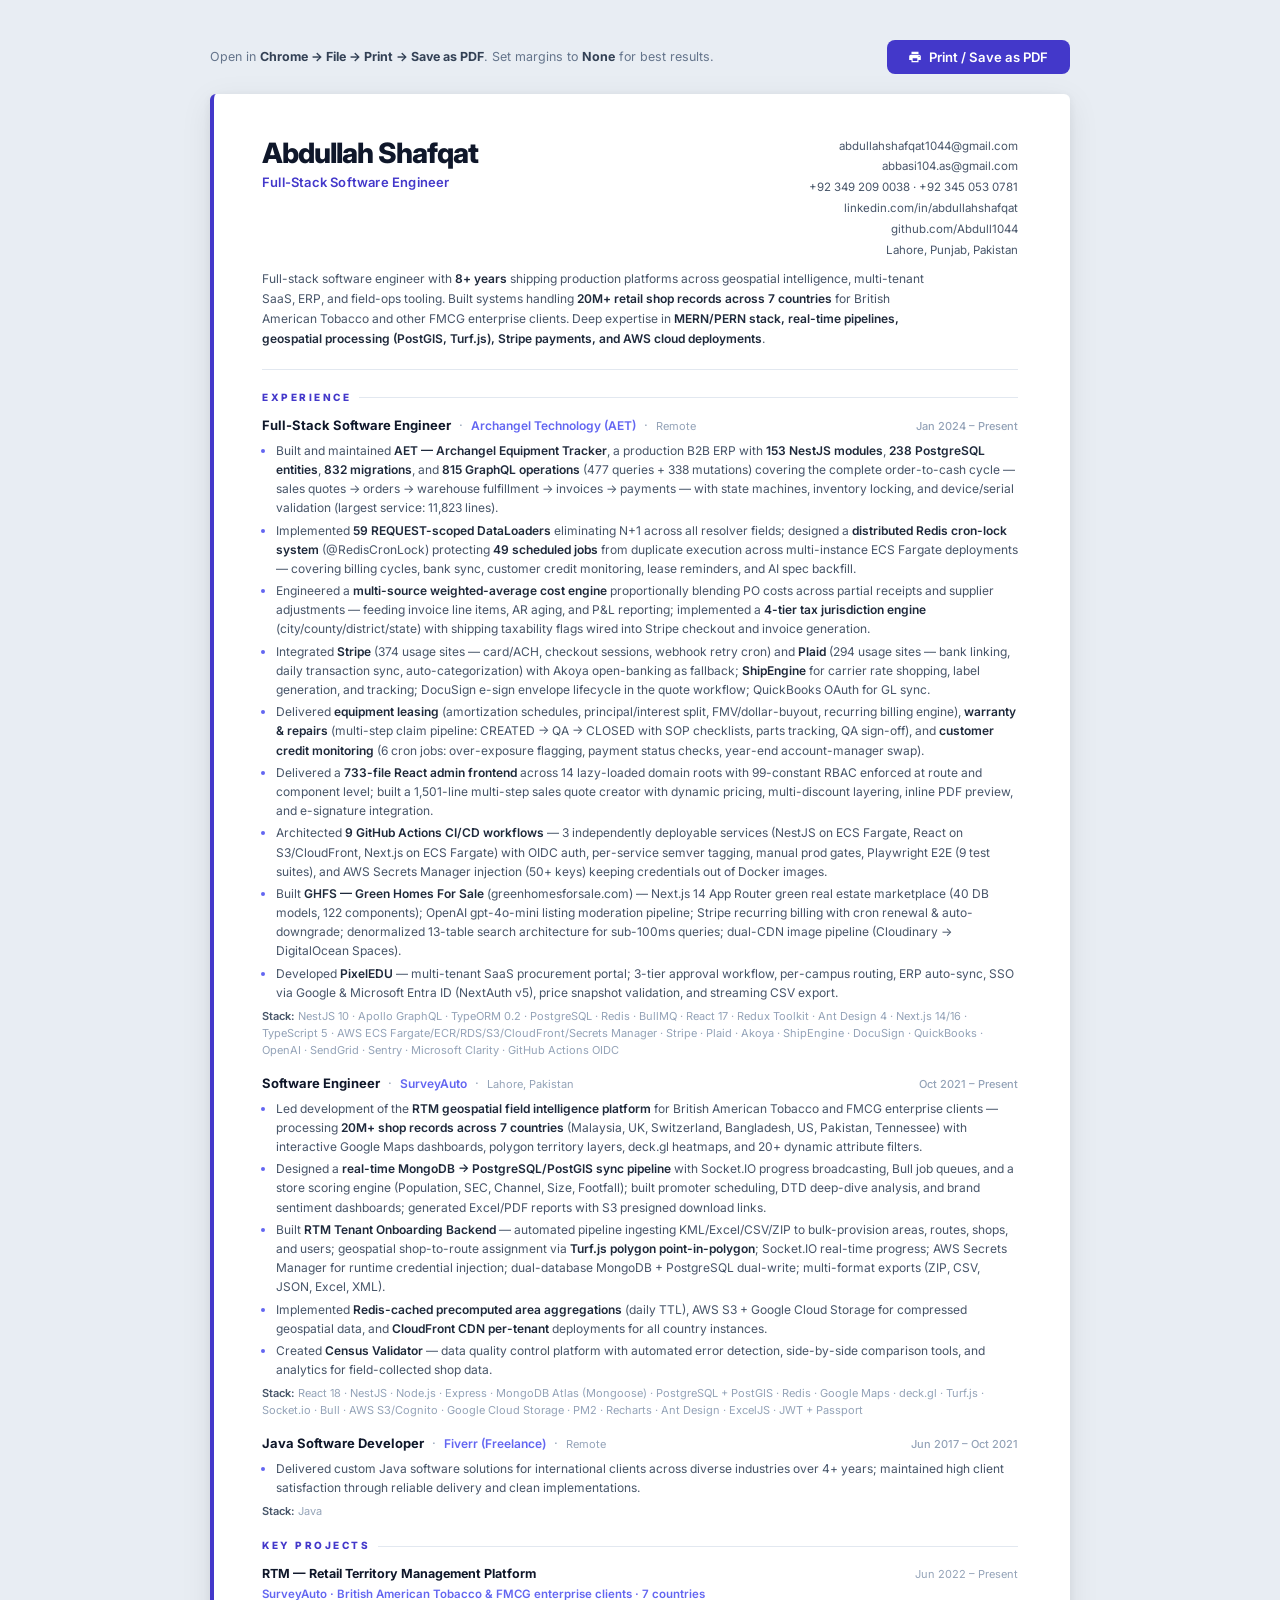
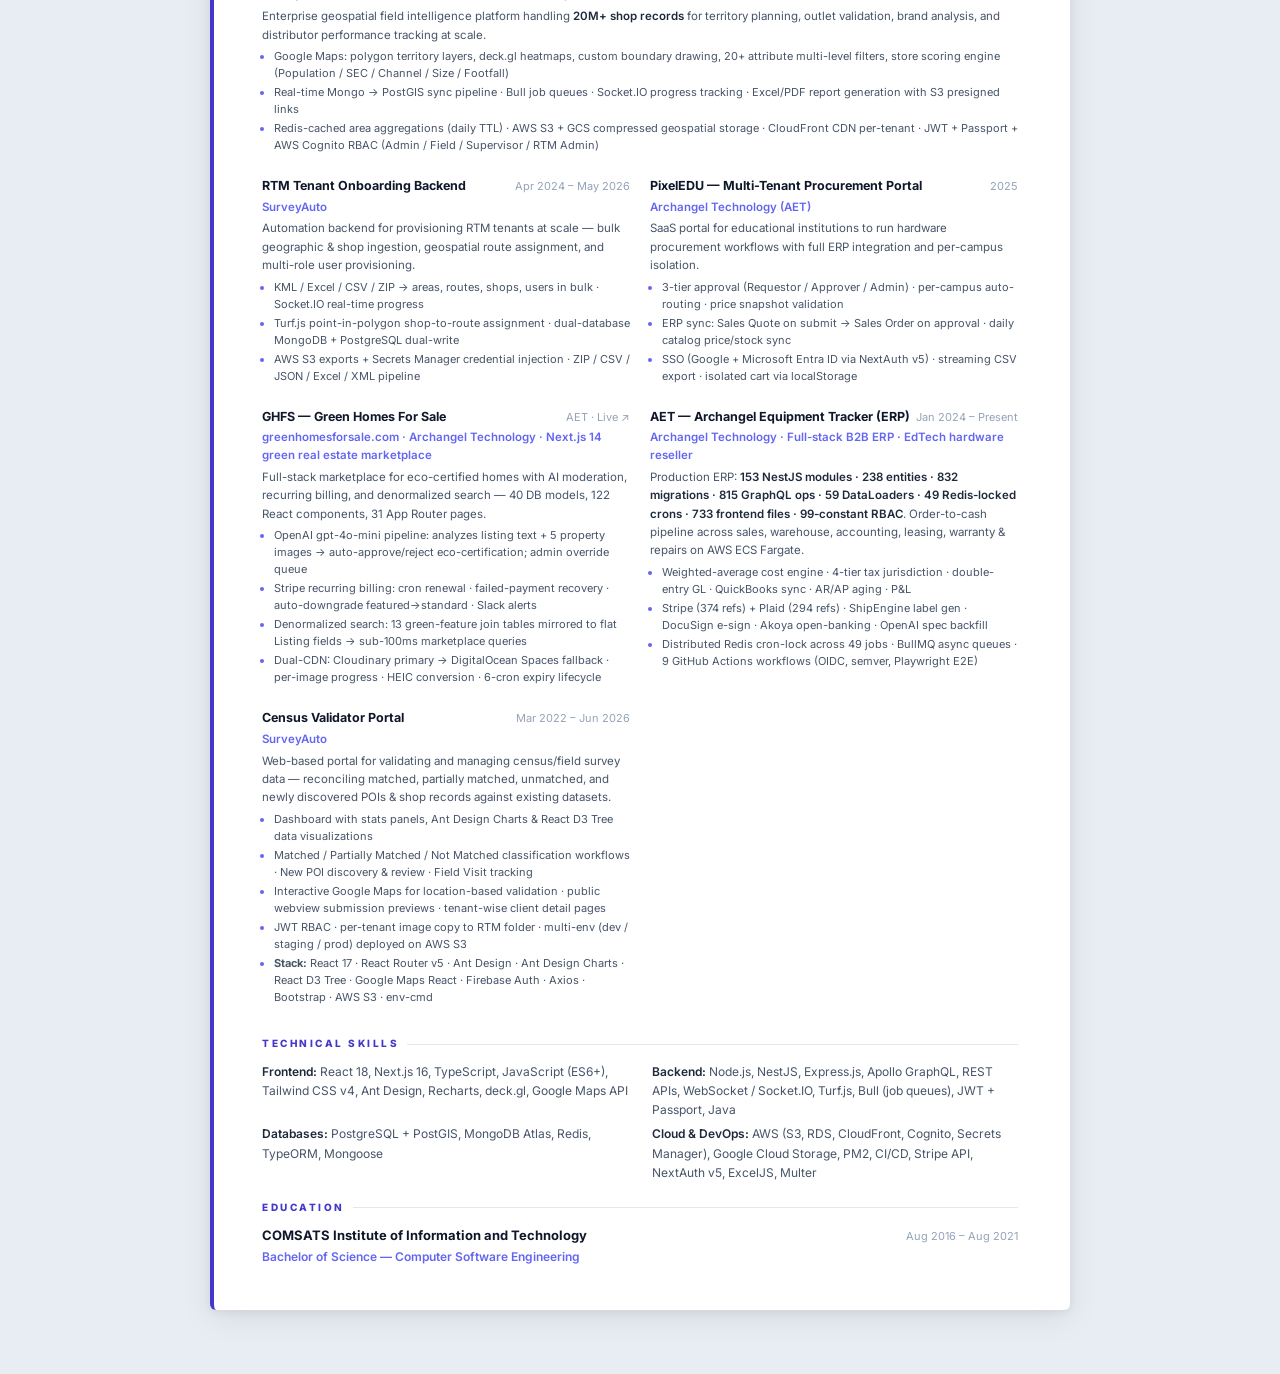
==== commit 11b3c10c: "Rewrite AET with real scale: 153 modules, 238 entities, 832 migrations, 815 GraphQL ops, 59 DataLoad" ====
--- a/resume.html
+++ b/resume.html
@@ -275,15 +275,17 @@
         <span class="r-job-date">Jan 2024 – Present</span>
       </div>
       <ul class="r-bullets">
-        <li>Built <strong>AET — Archangel Equipment Tracker</strong>, a full-stack B2B ERP for an EdTech hardware reseller covering the complete order-to-cash cycle: sales quotes → orders → warehouse fulfillment → invoices → payments; implemented state machines, locking logic, and grand-total calculation across <strong>100+ GraphQL resolvers</strong> in a TypeScript monorepo (NestJS 10 + React 17 + Apollo).</li>
-        <li>Engineered <strong>warehouse &amp; procurement</strong> modules — bin/rack allocation, greedy box-packing engine, ShipEngine label generation &amp; tracking webhooks, inbound PO batching, serial number generation, and AP aging reports.</li>
-        <li>Built <strong>double-entry accounting</strong> — GL, AR/AP aging, Plaid bank transaction sync with auto-matching (cursor-based), Akoya open-banking OAuth, Stripe tax calculation &amp; recurring autopay; commission engine with tier-snapshot at order time, virtual SO splits, and hold logic.</li>
-        <li>Delivered <strong>leasing</strong> (amortization schedules, FMV/dollar-buyout, cron payment reminders via Stripe autopay) and <strong>warranty &amp; repairs</strong> (claim lifecycle, labour+parts budgets, coverage reminders, asset depreciation tracker).</li>
-        <li>Integrated Stripe · DocuSign · ShipEngine · Plaid · Akoya · SendGrid · AWS S3 · IngramMicro / D&amp;H / TDSynnex supplier pricing pulls; deployed on <strong>AWS ECS (Fargate)</strong> with ECR, RDS, CloudFront/S3 SPA, and GitHub Actions CI/CD (path-scoped dev + manual prod). System runs <strong>44 DataLoaders</strong> and Redis-locked distributed crons across multi-pod deployment.</li>
-        <li>Built <strong>GHFS — Green Homes For Sale</strong> (<a href="https://www.greenhomesforsale.com">greenhomesforsale.com</a>) — full-stack green real estate marketplace; Next.js 14 App Router, 40 DB models, 122 components; engineered OpenAI gpt-4o-mini moderation pipeline analyzing listing text + property images for eco-certification compliance with auto-publish; Stripe recurring billing engine with cron renewal, failed-payment recovery &amp; auto-downgrade; denormalized search architecture (13 green-feature tables → flat fields) for sub-100ms queries; dual-CDN image pipeline (Cloudinary → DigitalOcean Spaces fallback); 6 coordinated cron endpoints for listing expiry lifecycle; New Relic APM with Core Web Vitals tracking.</li>
+        <li>Built and maintained <strong>AET — Archangel Equipment Tracker</strong>, a production B2B ERP with <strong>153 NestJS modules</strong>, <strong>238 PostgreSQL entities</strong>, <strong>832 migrations</strong>, and <strong>815 GraphQL operations</strong> (477 queries + 338 mutations) covering the complete order-to-cash cycle — sales quotes → orders → warehouse fulfillment → invoices → payments — with state machines, inventory locking, and device/serial validation (largest service: 11,823 lines).</li>
+        <li>Implemented <strong>59 REQUEST-scoped DataLoaders</strong> eliminating N+1 across all resolver fields; designed a <strong>distributed Redis cron-lock system</strong> (@RedisCronLock) protecting <strong>49 scheduled jobs</strong> from duplicate execution across multi-instance ECS Fargate deployments — covering billing cycles, bank sync, customer credit monitoring, lease reminders, and AI spec backfill.</li>
+        <li>Engineered a <strong>multi-source weighted-average cost engine</strong> proportionally blending PO costs across partial receipts and supplier adjustments — feeding invoice line items, AR aging, and P&amp;L reporting; implemented a <strong>4-tier tax jurisdiction engine</strong> (city/county/district/state) with shipping taxability flags wired into Stripe checkout and invoice generation.</li>
+        <li>Integrated <strong>Stripe</strong> (374 usage sites — card/ACH, checkout sessions, webhook retry cron) and <strong>Plaid</strong> (294 usage sites — bank linking, daily transaction sync, auto-categorization) with Akoya open-banking as fallback; <strong>ShipEngine</strong> for carrier rate shopping, label generation, and tracking; DocuSign e-sign envelope lifecycle in the quote workflow; QuickBooks OAuth for GL sync.</li>
+        <li>Delivered <strong>equipment leasing</strong> (amortization schedules, principal/interest split, FMV/dollar-buyout, recurring billing engine), <strong>warranty &amp; repairs</strong> (multi-step claim pipeline: CREATED → QA → CLOSED with SOP checklists, parts tracking, QA sign-off), and <strong>customer credit monitoring</strong> (6 cron jobs: over-exposure flagging, payment status checks, year-end account-manager swap).</li>
+        <li>Delivered a <strong>733-file React admin frontend</strong> across 14 lazy-loaded domain roots with 99-constant RBAC enforced at route and component level; built a 1,501-line multi-step sales quote creator with dynamic pricing, multi-discount layering, inline PDF preview, and e-signature integration.</li>
+        <li>Architected <strong>9 GitHub Actions CI/CD workflows</strong> — 3 independently deployable services (NestJS on ECS Fargate, React on S3/CloudFront, Next.js on ECS Fargate) with OIDC auth, per-service semver tagging, manual prod gates, Playwright E2E (9 test suites), and AWS Secrets Manager injection (50+ keys) keeping credentials out of Docker images.</li>
+        <li>Built <strong>GHFS — Green Homes For Sale</strong> (<a href="https://www.greenhomesforsale.com">greenhomesforsale.com</a>) — Next.js 14 App Router green real estate marketplace (40 DB models, 122 components); OpenAI gpt-4o-mini listing moderation pipeline; Stripe recurring billing with cron renewal &amp; auto-downgrade; denormalized 13-table search architecture for sub-100ms queries; dual-CDN image pipeline (Cloudinary → DigitalOcean Spaces).</li>
         <li>Developed <strong>PixelEDU</strong> — multi-tenant SaaS procurement portal; 3-tier approval workflow, per-campus routing, ERP auto-sync, SSO via Google &amp; Microsoft Entra ID (NextAuth v5), price snapshot validation, and streaming CSV export.</li>
       </ul>
-      <p class="r-stack"><strong>Stack:</strong> NestJS 10 · Apollo GraphQL · TypeORM 0.2 · PostgreSQL · Redis · React 17/18 · Redux Toolkit · Ant Design 4 · Next.js 14/16 · TypeScript · Sequelize · MySQL · OpenAI SDK · Stripe · Cloudinary · DigitalOcean Spaces · NextAuth v4/v5 · Zustand · SendGrid · New Relic · AWS ECS/Fargate · DocuSign · ShipEngine · Plaid · Akoya · GitHub Actions</p>
+      <p class="r-stack"><strong>Stack:</strong> NestJS 10 · Apollo GraphQL · TypeORM 0.2 · PostgreSQL · Redis · BullMQ · React 17 · Redux Toolkit · Ant Design 4 · Next.js 14/16 · TypeScript 5 · AWS ECS Fargate/ECR/RDS/S3/CloudFront/Secrets Manager · Stripe · Plaid · Akoya · ShipEngine · DocuSign · QuickBooks · OpenAI · SendGrid · Sentry · Microsoft Clarity · GitHub Actions OIDC</p>
     </div>
 
     <!-- SurveyAuto -->
@@ -399,13 +401,12 @@
           <span class="r-proj-name">AET — Archangel Equipment Tracker (ERP)</span>
           <span class="r-proj-meta">Jan 2024 – Present</span>
         </div>
-        <p class="r-proj-client">Archangel Technology · EdTech hardware reseller B2B ERP</p>
-        <p class="r-proj-desc">Full-stack order-to-cash ERP: quoting → orders → warehouse fulfillment → invoicing → accounting → leasing → warranty. TypeScript monorepo with 100+ NestJS modules, 44 DataLoaders, Redis-locked distributed crons on AWS ECS Fargate.</p>
-        <ul class="r-proj-feats">
-          <li>Warehouse: bin/rack allocation · greedy box-packing · ShipEngine labels &amp; webhooks · inbound PO batching</li>
-          <li>Accounting: double-entry GL · Plaid bank sync · Akoya open-banking · Stripe tax + autopay · commission engine</li>
-          <li>Leasing: amortization · FMV/dollar-buyout · cron reminders · Warranty: claim lifecycle · asset depreciation</li>
-          <li>Integrations: DocuSign · Plaid · Akoya · ShipEngine · SendGrid · IngramMicro / D&amp;H / TDSynnex · GitHub Actions CI/CD</li>
+        <p class="r-proj-client">Archangel Technology · Full-stack B2B ERP · EdTech hardware reseller</p>
+        <p class="r-proj-desc">Production ERP: <strong>153 NestJS modules · 238 entities · 832 migrations · 815 GraphQL ops · 59 DataLoaders · 49 Redis-locked crons · 733 frontend files · 99-constant RBAC</strong>. Order-to-cash pipeline across sales, warehouse, accounting, leasing, warranty &amp; repairs on AWS ECS Fargate.</p>
+        <ul class="r-proj-feats">
+          <li>Weighted-average cost engine · 4-tier tax jurisdiction · double-entry GL · QuickBooks sync · AR/AP aging · P&amp;L</li>
+          <li>Stripe (374 refs) + Plaid (294 refs) · ShipEngine label gen · DocuSign e-sign · Akoya open-banking · OpenAI spec backfill</li>
+          <li>Distributed Redis cron-lock across 49 jobs · BullMQ async queues · 9 GitHub Actions workflows (OIDC, semver, Playwright E2E)</li>
         </ul>
       </div>
 
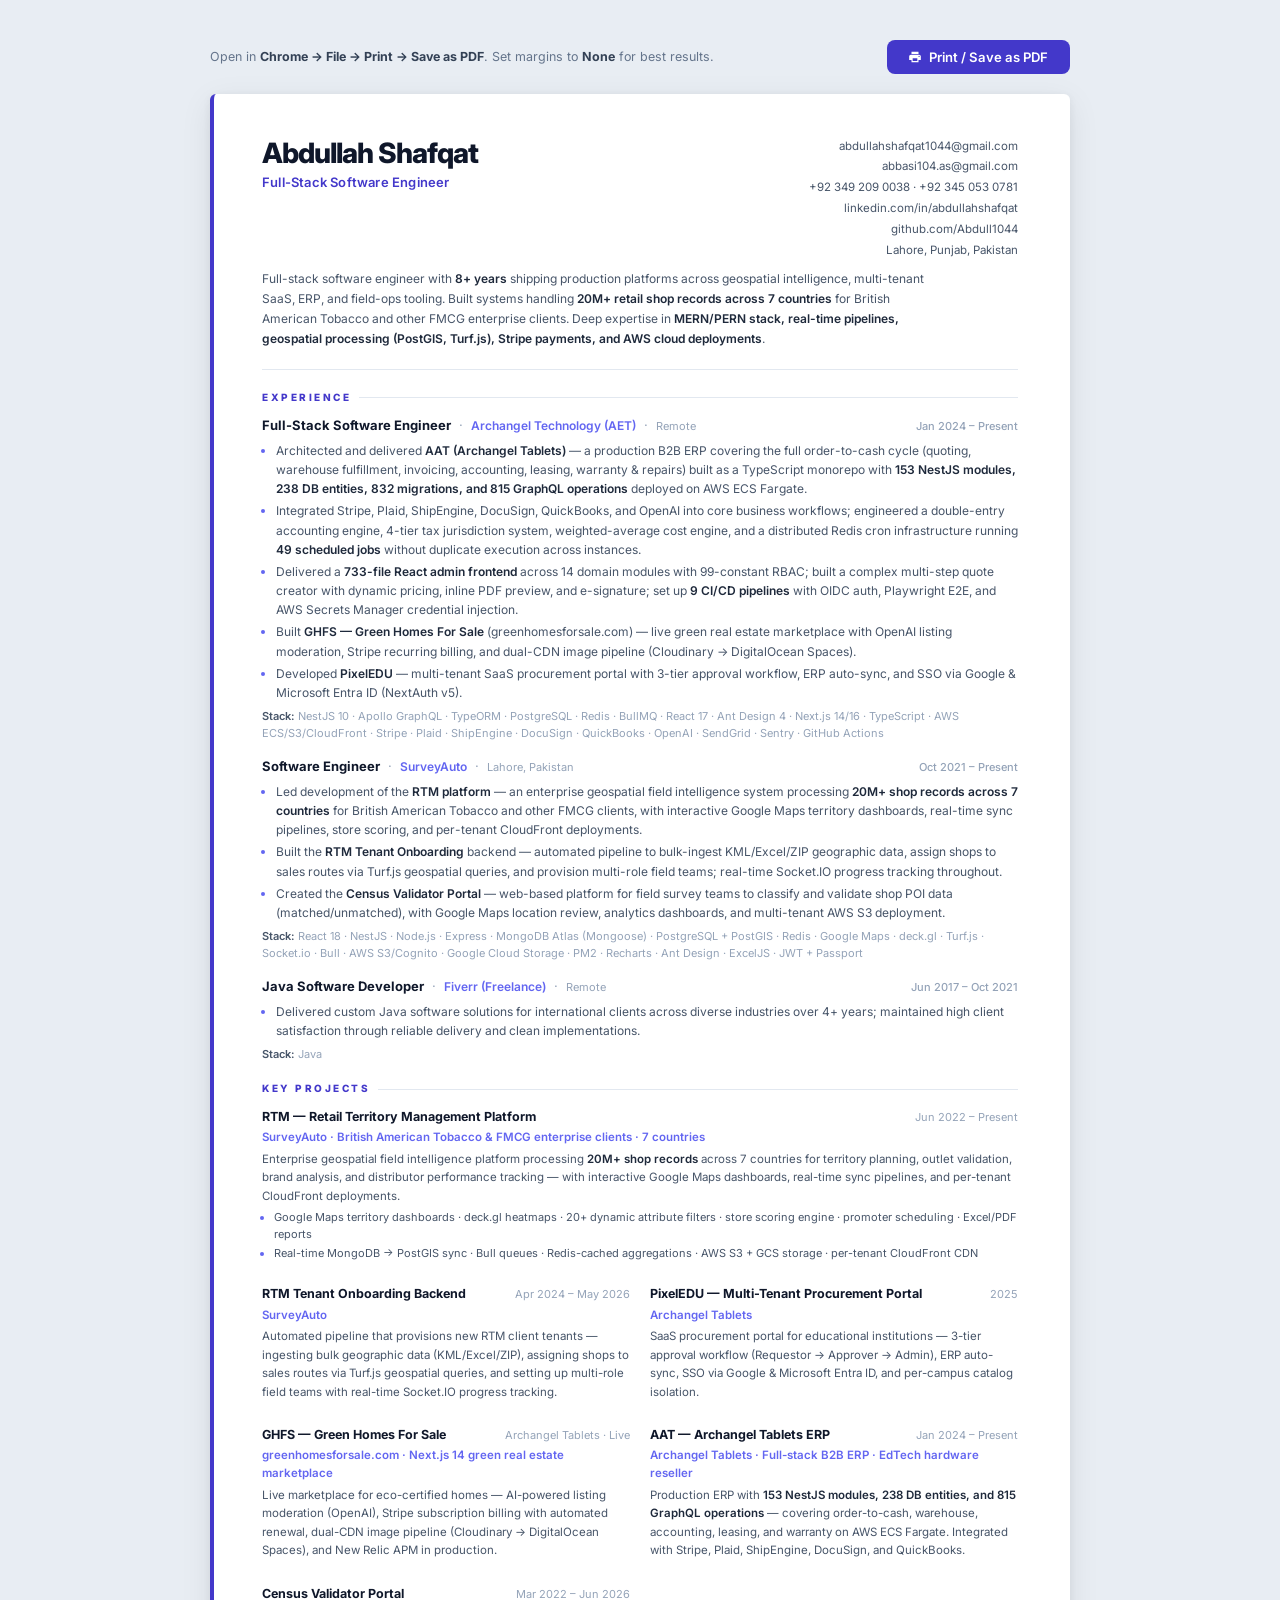
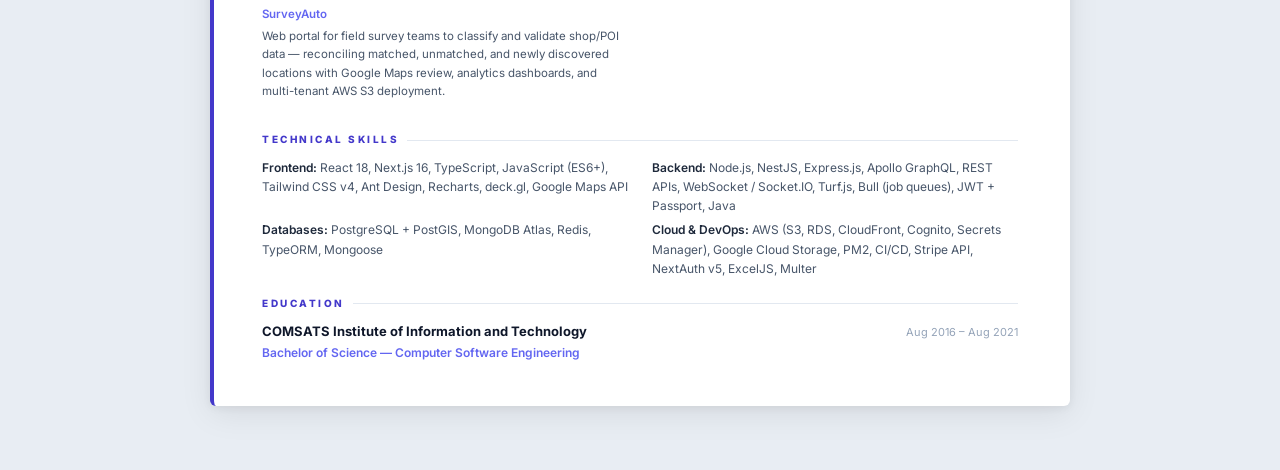
==== commit c1e5f94c: "Simplify all project descriptions to hiring-manager-friendly summaries across portfolio and resume" ====
--- a/resume.html
+++ b/resume.html
@@ -275,17 +275,13 @@
         <span class="r-job-date">Jan 2024 – Present</span>
       </div>
       <ul class="r-bullets">
-        <li>Built and maintained <strong>AET — Archangel Equipment Tracker</strong>, a production B2B ERP with <strong>153 NestJS modules</strong>, <strong>238 PostgreSQL entities</strong>, <strong>832 migrations</strong>, and <strong>815 GraphQL operations</strong> (477 queries + 338 mutations) covering the complete order-to-cash cycle — sales quotes → orders → warehouse fulfillment → invoices → payments — with state machines, inventory locking, and device/serial validation (largest service: 11,823 lines).</li>
-        <li>Implemented <strong>59 REQUEST-scoped DataLoaders</strong> eliminating N+1 across all resolver fields; designed a <strong>distributed Redis cron-lock system</strong> (@RedisCronLock) protecting <strong>49 scheduled jobs</strong> from duplicate execution across multi-instance ECS Fargate deployments — covering billing cycles, bank sync, customer credit monitoring, lease reminders, and AI spec backfill.</li>
-        <li>Engineered a <strong>multi-source weighted-average cost engine</strong> proportionally blending PO costs across partial receipts and supplier adjustments — feeding invoice line items, AR aging, and P&amp;L reporting; implemented a <strong>4-tier tax jurisdiction engine</strong> (city/county/district/state) with shipping taxability flags wired into Stripe checkout and invoice generation.</li>
-        <li>Integrated <strong>Stripe</strong> (374 usage sites — card/ACH, checkout sessions, webhook retry cron) and <strong>Plaid</strong> (294 usage sites — bank linking, daily transaction sync, auto-categorization) with Akoya open-banking as fallback; <strong>ShipEngine</strong> for carrier rate shopping, label generation, and tracking; DocuSign e-sign envelope lifecycle in the quote workflow; QuickBooks OAuth for GL sync.</li>
-        <li>Delivered <strong>equipment leasing</strong> (amortization schedules, principal/interest split, FMV/dollar-buyout, recurring billing engine), <strong>warranty &amp; repairs</strong> (multi-step claim pipeline: CREATED → QA → CLOSED with SOP checklists, parts tracking, QA sign-off), and <strong>customer credit monitoring</strong> (6 cron jobs: over-exposure flagging, payment status checks, year-end account-manager swap).</li>
-        <li>Delivered a <strong>733-file React admin frontend</strong> across 14 lazy-loaded domain roots with 99-constant RBAC enforced at route and component level; built a 1,501-line multi-step sales quote creator with dynamic pricing, multi-discount layering, inline PDF preview, and e-signature integration.</li>
-        <li>Architected <strong>9 GitHub Actions CI/CD workflows</strong> — 3 independently deployable services (NestJS on ECS Fargate, React on S3/CloudFront, Next.js on ECS Fargate) with OIDC auth, per-service semver tagging, manual prod gates, Playwright E2E (9 test suites), and AWS Secrets Manager injection (50+ keys) keeping credentials out of Docker images.</li>
-        <li>Built <strong>GHFS — Green Homes For Sale</strong> (<a href="https://www.greenhomesforsale.com">greenhomesforsale.com</a>) — Next.js 14 App Router green real estate marketplace (40 DB models, 122 components); OpenAI gpt-4o-mini listing moderation pipeline; Stripe recurring billing with cron renewal &amp; auto-downgrade; denormalized 13-table search architecture for sub-100ms queries; dual-CDN image pipeline (Cloudinary → DigitalOcean Spaces).</li>
-        <li>Developed <strong>PixelEDU</strong> — multi-tenant SaaS procurement portal; 3-tier approval workflow, per-campus routing, ERP auto-sync, SSO via Google &amp; Microsoft Entra ID (NextAuth v5), price snapshot validation, and streaming CSV export.</li>
+        <li>Architected and delivered <strong>AAT (Archangel Tablets)</strong> — a production B2B ERP covering the full order-to-cash cycle (quoting, warehouse fulfillment, invoicing, accounting, leasing, warranty &amp; repairs) built as a TypeScript monorepo with <strong>153 NestJS modules, 238 DB entities, 832 migrations, and 815 GraphQL operations</strong> deployed on AWS ECS Fargate.</li>
+        <li>Integrated Stripe, Plaid, ShipEngine, DocuSign, QuickBooks, and OpenAI into core business workflows; engineered a double-entry accounting engine, 4-tier tax jurisdiction system, weighted-average cost engine, and a distributed Redis cron infrastructure running <strong>49 scheduled jobs</strong> without duplicate execution across instances.</li>
+        <li>Delivered a <strong>733-file React admin frontend</strong> across 14 domain modules with 99-constant RBAC; built a complex multi-step quote creator with dynamic pricing, inline PDF preview, and e-signature; set up <strong>9 CI/CD pipelines</strong> with OIDC auth, Playwright E2E, and AWS Secrets Manager credential injection.</li>
+        <li>Built <strong>GHFS — Green Homes For Sale</strong> (<a href="https://www.greenhomesforsale.com">greenhomesforsale.com</a>) — live green real estate marketplace with OpenAI listing moderation, Stripe recurring billing, and dual-CDN image pipeline (Cloudinary → DigitalOcean Spaces).</li>
+        <li>Developed <strong>PixelEDU</strong> — multi-tenant SaaS procurement portal with 3-tier approval workflow, ERP auto-sync, and SSO via Google &amp; Microsoft Entra ID (NextAuth v5).</li>
       </ul>
-      <p class="r-stack"><strong>Stack:</strong> NestJS 10 · Apollo GraphQL · TypeORM 0.2 · PostgreSQL · Redis · BullMQ · React 17 · Redux Toolkit · Ant Design 4 · Next.js 14/16 · TypeScript 5 · AWS ECS Fargate/ECR/RDS/S3/CloudFront/Secrets Manager · Stripe · Plaid · Akoya · ShipEngine · DocuSign · QuickBooks · OpenAI · SendGrid · Sentry · Microsoft Clarity · GitHub Actions OIDC</p>
+      <p class="r-stack"><strong>Stack:</strong> NestJS 10 · Apollo GraphQL · TypeORM · PostgreSQL · Redis · BullMQ · React 17 · Ant Design 4 · Next.js 14/16 · TypeScript · AWS ECS/S3/CloudFront · Stripe · Plaid · ShipEngine · DocuSign · QuickBooks · OpenAI · SendGrid · Sentry · GitHub Actions</p>
     </div>
 
     <!-- SurveyAuto -->
@@ -301,11 +297,9 @@
         <span class="r-job-date">Oct 2021 – Present</span>
       </div>
       <ul class="r-bullets">
-        <li>Led development of the <strong>RTM geospatial field intelligence platform</strong> for British American Tobacco and FMCG enterprise clients — processing <strong>20M+ shop records across 7 countries</strong> (Malaysia, UK, Switzerland, Bangladesh, US, Pakistan, Tennessee) with interactive Google Maps dashboards, polygon territory layers, deck.gl heatmaps, and 20+ dynamic attribute filters.</li>
-        <li>Designed a <strong>real-time MongoDB → PostgreSQL/PostGIS sync pipeline</strong> with Socket.IO progress broadcasting, Bull job queues, and a store scoring engine (Population, SEC, Channel, Size, Footfall); built promoter scheduling, DTD deep-dive analysis, and brand sentiment dashboards; generated Excel/PDF reports with S3 presigned download links.</li>
-        <li>Built <strong>RTM Tenant Onboarding Backend</strong> — automated pipeline ingesting KML/Excel/CSV/ZIP to bulk-provision areas, routes, shops, and users; geospatial shop-to-route assignment via <strong>Turf.js polygon point-in-polygon</strong>; Socket.IO real-time progress; AWS Secrets Manager for runtime credential injection; dual-database MongoDB + PostgreSQL dual-write; multi-format exports (ZIP, CSV, JSON, Excel, XML).</li>
-        <li>Implemented <strong>Redis-cached precomputed area aggregations</strong> (daily TTL), AWS S3 + Google Cloud Storage for compressed geospatial data, and <strong>CloudFront CDN per-tenant</strong> deployments for all country instances.</li>
-        <li>Created <strong>Census Validator</strong> — data quality control platform with automated error detection, side-by-side comparison tools, and analytics for field-collected shop data.</li>
+        <li>Led development of the <strong>RTM platform</strong> — an enterprise geospatial field intelligence system processing <strong>20M+ shop records across 7 countries</strong> for British American Tobacco and other FMCG clients, with interactive Google Maps territory dashboards, real-time sync pipelines, store scoring, and per-tenant CloudFront deployments.</li>
+        <li>Built the <strong>RTM Tenant Onboarding</strong> backend — automated pipeline to bulk-ingest KML/Excel/ZIP geographic data, assign shops to sales routes via Turf.js geospatial queries, and provision multi-role field teams; real-time Socket.IO progress tracking throughout.</li>
+        <li>Created the <strong>Census Validator Portal</strong> — web-based platform for field survey teams to classify and validate shop POI data (matched/unmatched), with Google Maps location review, analytics dashboards, and multi-tenant AWS S3 deployment.</li>
       </ul>
       <p class="r-stack"><strong>Stack:</strong> React 18 · NestJS · Node.js · Express · MongoDB Atlas (Mongoose) · PostgreSQL + PostGIS · Redis · Google Maps · deck.gl · Turf.js · Socket.io · Bull · AWS S3/Cognito · Google Cloud Storage · PM2 · Recharts · Ant Design · ExcelJS · JWT + Passport</p>
     </div>
@@ -341,11 +335,10 @@
           <span class="r-proj-meta">Jun 2022 – Present</span>
         </div>
         <p class="r-proj-client">SurveyAuto · British American Tobacco &amp; FMCG enterprise clients · 7 countries</p>
-        <p class="r-proj-desc">Enterprise geospatial field intelligence platform handling <strong>20M+ shop records</strong> for territory planning, outlet validation, brand analysis, and distributor performance tracking at scale.</p>
+        <p class="r-proj-desc">Enterprise geospatial field intelligence platform processing <strong>20M+ shop records</strong> across 7 countries for territory planning, outlet validation, brand analysis, and distributor performance tracking — with interactive Google Maps dashboards, real-time sync pipelines, and per-tenant CloudFront deployments.</p>
         <ul class="r-proj-feats">
-          <li>Google Maps: polygon territory layers, deck.gl heatmaps, custom boundary drawing, 20+ attribute multi-level filters, store scoring engine (Population / SEC / Channel / Size / Footfall)</li>
-          <li>Real-time Mongo → PostGIS sync pipeline · Bull job queues · Socket.IO progress tracking · Excel/PDF report generation with S3 presigned links</li>
-          <li>Redis-cached area aggregations (daily TTL) · AWS S3 + GCS compressed geospatial storage · CloudFront CDN per-tenant · JWT + Passport + AWS Cognito RBAC (Admin / Field / Supervisor / RTM Admin)</li>
+          <li>Google Maps territory dashboards · deck.gl heatmaps · 20+ dynamic attribute filters · store scoring engine · promoter scheduling · Excel/PDF reports</li>
+          <li>Real-time MongoDB → PostGIS sync · Bull queues · Redis-cached aggregations · AWS S3 + GCS storage · per-tenant CloudFront CDN</li>
         </ul>
       </div>
 
@@ -356,12 +349,7 @@
           <span class="r-proj-meta">Apr 2024 – May 2026</span>
         </div>
         <p class="r-proj-client">SurveyAuto</p>
-        <p class="r-proj-desc">Automation backend for provisioning RTM tenants at scale — bulk geographic &amp; shop ingestion, geospatial route assignment, and multi-role user provisioning.</p>
-        <ul class="r-proj-feats">
-          <li>KML / Excel / CSV / ZIP → areas, routes, shops, users in bulk · Socket.IO real-time progress</li>
-          <li>Turf.js point-in-polygon shop-to-route assignment · dual-database MongoDB + PostgreSQL dual-write</li>
-          <li>AWS S3 exports + Secrets Manager credential injection · ZIP / CSV / JSON / Excel / XML pipeline</li>
-        </ul>
+        <p class="r-proj-desc">Automated pipeline that provisions new RTM client tenants — ingesting bulk geographic data (KML/Excel/ZIP), assigning shops to sales routes via Turf.js geospatial queries, and setting up multi-role field teams with real-time Socket.IO progress tracking.</p>
       </div>
 
       <!-- PixelEDU -->
@@ -370,44 +358,28 @@
           <span class="r-proj-name">PixelEDU — Multi-Tenant Procurement Portal</span>
           <span class="r-proj-meta">2025</span>
         </div>
-        <p class="r-proj-client">Archangel Technology (AET)</p>
-        <p class="r-proj-desc">SaaS portal for educational institutions to run hardware procurement workflows with full ERP integration and per-campus isolation.</p>
-        <ul class="r-proj-feats">
-          <li>3-tier approval (Requestor / Approver / Admin) · per-campus auto-routing · price snapshot validation</li>
-          <li>ERP sync: Sales Quote on submit → Sales Order on approval · daily catalog price/stock sync</li>
-          <li>SSO (Google + Microsoft Entra ID via NextAuth v5) · streaming CSV export · isolated cart via localStorage</li>
-        </ul>
+        <p class="r-proj-client">Archangel Tablets</p>
+        <p class="r-proj-desc">SaaS procurement portal for educational institutions — 3-tier approval workflow (Requestor → Approver → Admin), ERP auto-sync, SSO via Google &amp; Microsoft Entra ID, and per-campus catalog isolation.</p>
       </div>
 
       <!-- GHFS -->
       <div class="r-proj">
         <div class="r-proj-head">
           <span class="r-proj-name">GHFS — Green Homes For Sale</span>
-          <span class="r-proj-meta">AET · Live ↗</span>
-        </div>
-        <p class="r-proj-client"><a href="https://www.greenhomesforsale.com">greenhomesforsale.com</a> · Archangel Technology · Next.js 14 green real estate marketplace</p>
-        <p class="r-proj-desc">Full-stack marketplace for eco-certified homes with AI moderation, recurring billing, and denormalized search — 40 DB models, 122 React components, 31 App Router pages.</p>
-        <ul class="r-proj-feats">
-          <li>OpenAI gpt-4o-mini pipeline: analyzes listing text + 5 property images → auto-approve/reject eco-certification; admin override queue</li>
-          <li>Stripe recurring billing: cron renewal · failed-payment recovery · auto-downgrade featured→standard · Slack alerts</li>
-          <li>Denormalized search: 13 green-feature join tables mirrored to flat Listing fields → sub-100ms marketplace queries</li>
-          <li>Dual-CDN: Cloudinary primary → DigitalOcean Spaces fallback · per-image progress · HEIC conversion · 6-cron expiry lifecycle</li>
-        </ul>
-      </div>
-
-      <!-- AET Portal -->
+          <span class="r-proj-meta">Archangel Tablets · Live</span>
+        </div>
+        <p class="r-proj-client"><a href="https://www.greenhomesforsale.com">greenhomesforsale.com</a> · Next.js 14 green real estate marketplace</p>
+        <p class="r-proj-desc">Live marketplace for eco-certified homes — AI-powered listing moderation (OpenAI), Stripe subscription billing with automated renewal, dual-CDN image pipeline (Cloudinary → DigitalOcean Spaces), and New Relic APM in production.</p>
+      </div>
+
+      <!-- AAT Portal -->
       <div class="r-proj">
         <div class="r-proj-head">
-          <span class="r-proj-name">AET — Archangel Equipment Tracker (ERP)</span>
+          <span class="r-proj-name">AAT — Archangel Tablets ERP</span>
           <span class="r-proj-meta">Jan 2024 – Present</span>
         </div>
-        <p class="r-proj-client">Archangel Technology · Full-stack B2B ERP · EdTech hardware reseller</p>
-        <p class="r-proj-desc">Production ERP: <strong>153 NestJS modules · 238 entities · 832 migrations · 815 GraphQL ops · 59 DataLoaders · 49 Redis-locked crons · 733 frontend files · 99-constant RBAC</strong>. Order-to-cash pipeline across sales, warehouse, accounting, leasing, warranty &amp; repairs on AWS ECS Fargate.</p>
-        <ul class="r-proj-feats">
-          <li>Weighted-average cost engine · 4-tier tax jurisdiction · double-entry GL · QuickBooks sync · AR/AP aging · P&amp;L</li>
-          <li>Stripe (374 refs) + Plaid (294 refs) · ShipEngine label gen · DocuSign e-sign · Akoya open-banking · OpenAI spec backfill</li>
-          <li>Distributed Redis cron-lock across 49 jobs · BullMQ async queues · 9 GitHub Actions workflows (OIDC, semver, Playwright E2E)</li>
-        </ul>
+        <p class="r-proj-client">Archangel Tablets · Full-stack B2B ERP · EdTech hardware reseller</p>
+        <p class="r-proj-desc">Production ERP with <strong>153 NestJS modules, 238 DB entities, and 815 GraphQL operations</strong> — covering order-to-cash, warehouse, accounting, leasing, and warranty on AWS ECS Fargate. Integrated with Stripe, Plaid, ShipEngine, DocuSign, and QuickBooks.</p>
       </div>
 
       <!-- Census Validator -->
@@ -417,14 +389,7 @@
           <span class="r-proj-meta">Mar 2022 – Jun 2026</span>
         </div>
         <p class="r-proj-client">SurveyAuto</p>
-        <p class="r-proj-desc">Web-based portal for validating and managing census/field survey data — reconciling matched, partially matched, unmatched, and newly discovered POIs &amp; shop records against existing datasets.</p>
-        <ul class="r-proj-feats">
-          <li>Dashboard with stats panels, Ant Design Charts &amp; React D3 Tree data visualizations</li>
-          <li>Matched / Partially Matched / Not Matched classification workflows · New POI discovery &amp; review · Field Visit tracking</li>
-          <li>Interactive Google Maps for location-based validation · public webview submission previews · tenant-wise client detail pages</li>
-          <li>JWT RBAC · per-tenant image copy to RTM folder · multi-env (dev / staging / prod) deployed on AWS S3</li>
-          <li><strong>Stack:</strong> React 17 · React Router v5 · Ant Design · Ant Design Charts · React D3 Tree · Google Maps React · Firebase Auth · Axios · Bootstrap · AWS S3 · env-cmd</li>
-        </ul>
+        <p class="r-proj-desc">Web portal for field survey teams to classify and validate shop/POI data — reconciling matched, unmatched, and newly discovered locations with Google Maps review, analytics dashboards, and multi-tenant AWS S3 deployment.</p>
       </div>
 
     </div>
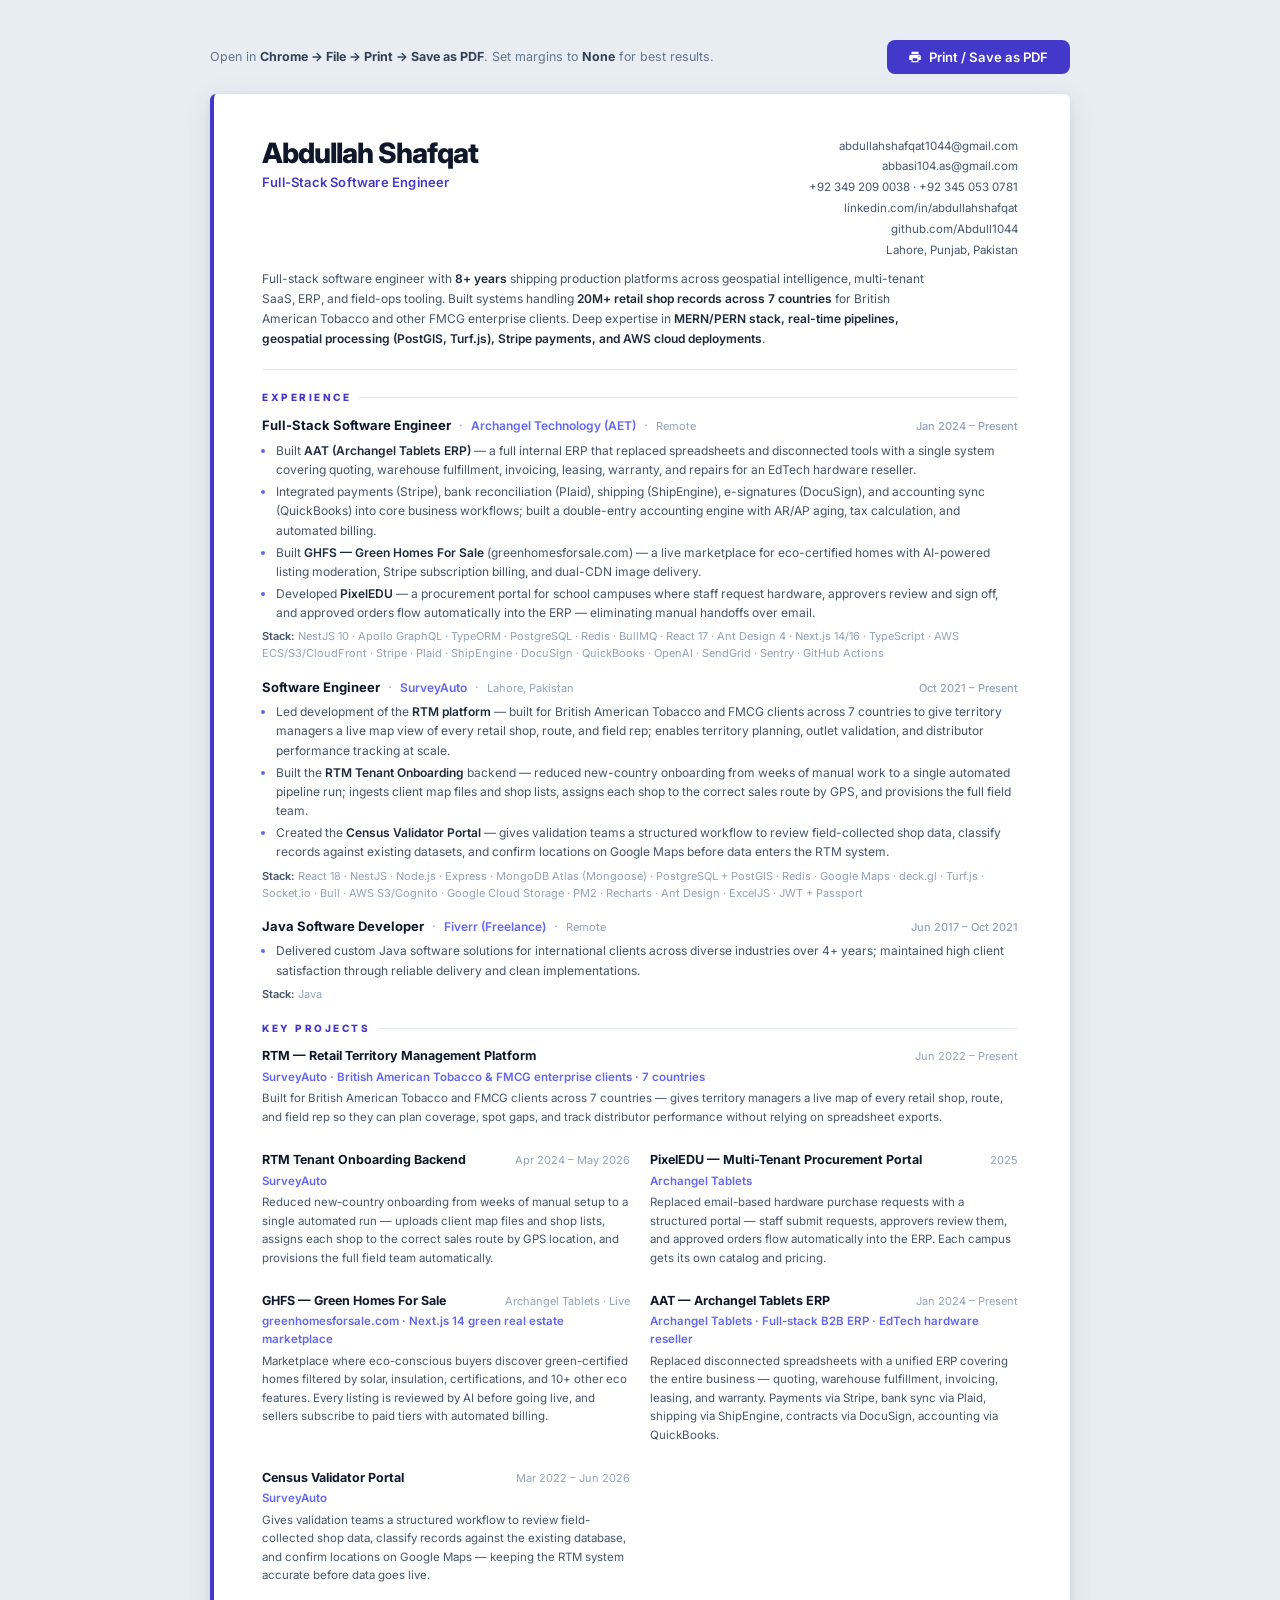
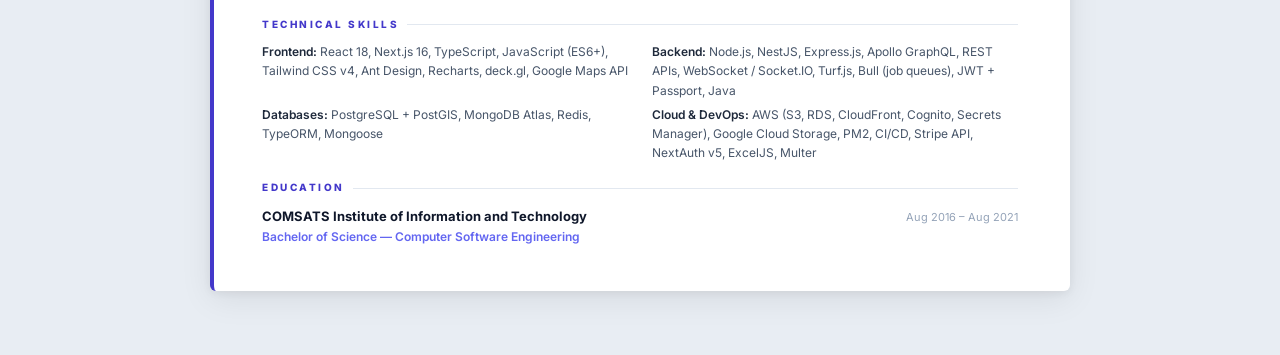
==== commit 15cf88a7: "Rewrite all project descriptions: problem → what was built → impact, no internal metrics" ====
--- a/resume.html
+++ b/resume.html
@@ -275,11 +275,10 @@
         <span class="r-job-date">Jan 2024 – Present</span>
       </div>
       <ul class="r-bullets">
-        <li>Architected and delivered <strong>AAT (Archangel Tablets)</strong> — a production B2B ERP covering the full order-to-cash cycle (quoting, warehouse fulfillment, invoicing, accounting, leasing, warranty &amp; repairs) built as a TypeScript monorepo with <strong>153 NestJS modules, 238 DB entities, 832 migrations, and 815 GraphQL operations</strong> deployed on AWS ECS Fargate.</li>
-        <li>Integrated Stripe, Plaid, ShipEngine, DocuSign, QuickBooks, and OpenAI into core business workflows; engineered a double-entry accounting engine, 4-tier tax jurisdiction system, weighted-average cost engine, and a distributed Redis cron infrastructure running <strong>49 scheduled jobs</strong> without duplicate execution across instances.</li>
-        <li>Delivered a <strong>733-file React admin frontend</strong> across 14 domain modules with 99-constant RBAC; built a complex multi-step quote creator with dynamic pricing, inline PDF preview, and e-signature; set up <strong>9 CI/CD pipelines</strong> with OIDC auth, Playwright E2E, and AWS Secrets Manager credential injection.</li>
-        <li>Built <strong>GHFS — Green Homes For Sale</strong> (<a href="https://www.greenhomesforsale.com">greenhomesforsale.com</a>) — live green real estate marketplace with OpenAI listing moderation, Stripe recurring billing, and dual-CDN image pipeline (Cloudinary → DigitalOcean Spaces).</li>
-        <li>Developed <strong>PixelEDU</strong> — multi-tenant SaaS procurement portal with 3-tier approval workflow, ERP auto-sync, and SSO via Google &amp; Microsoft Entra ID (NextAuth v5).</li>
+        <li>Built <strong>AAT (Archangel Tablets ERP)</strong> — a full internal ERP that replaced spreadsheets and disconnected tools with a single system covering quoting, warehouse fulfillment, invoicing, leasing, warranty, and repairs for an EdTech hardware reseller.</li>
+        <li>Integrated payments (Stripe), bank reconciliation (Plaid), shipping (ShipEngine), e-signatures (DocuSign), and accounting sync (QuickBooks) into core business workflows; built a double-entry accounting engine with AR/AP aging, tax calculation, and automated billing.</li>
+        <li>Built <strong>GHFS — Green Homes For Sale</strong> (<a href="https://www.greenhomesforsale.com">greenhomesforsale.com</a>) — a live marketplace for eco-certified homes with AI-powered listing moderation, Stripe subscription billing, and dual-CDN image delivery.</li>
+        <li>Developed <strong>PixelEDU</strong> — a procurement portal for school campuses where staff request hardware, approvers review and sign off, and approved orders flow automatically into the ERP — eliminating manual handoffs over email.</li>
       </ul>
       <p class="r-stack"><strong>Stack:</strong> NestJS 10 · Apollo GraphQL · TypeORM · PostgreSQL · Redis · BullMQ · React 17 · Ant Design 4 · Next.js 14/16 · TypeScript · AWS ECS/S3/CloudFront · Stripe · Plaid · ShipEngine · DocuSign · QuickBooks · OpenAI · SendGrid · Sentry · GitHub Actions</p>
     </div>
@@ -297,9 +296,9 @@
         <span class="r-job-date">Oct 2021 – Present</span>
       </div>
       <ul class="r-bullets">
-        <li>Led development of the <strong>RTM platform</strong> — an enterprise geospatial field intelligence system processing <strong>20M+ shop records across 7 countries</strong> for British American Tobacco and other FMCG clients, with interactive Google Maps territory dashboards, real-time sync pipelines, store scoring, and per-tenant CloudFront deployments.</li>
-        <li>Built the <strong>RTM Tenant Onboarding</strong> backend — automated pipeline to bulk-ingest KML/Excel/ZIP geographic data, assign shops to sales routes via Turf.js geospatial queries, and provision multi-role field teams; real-time Socket.IO progress tracking throughout.</li>
-        <li>Created the <strong>Census Validator Portal</strong> — web-based platform for field survey teams to classify and validate shop POI data (matched/unmatched), with Google Maps location review, analytics dashboards, and multi-tenant AWS S3 deployment.</li>
+        <li>Led development of the <strong>RTM platform</strong> — built for British American Tobacco and FMCG clients across 7 countries to give territory managers a live map view of every retail shop, route, and field rep; enables territory planning, outlet validation, and distributor performance tracking at scale.</li>
+        <li>Built the <strong>RTM Tenant Onboarding</strong> backend — reduced new-country onboarding from weeks of manual work to a single automated pipeline run; ingests client map files and shop lists, assigns each shop to the correct sales route by GPS, and provisions the full field team.</li>
+        <li>Created the <strong>Census Validator Portal</strong> — gives validation teams a structured workflow to review field-collected shop data, classify records against existing datasets, and confirm locations on Google Maps before data enters the RTM system.</li>
       </ul>
       <p class="r-stack"><strong>Stack:</strong> React 18 · NestJS · Node.js · Express · MongoDB Atlas (Mongoose) · PostgreSQL + PostGIS · Redis · Google Maps · deck.gl · Turf.js · Socket.io · Bull · AWS S3/Cognito · Google Cloud Storage · PM2 · Recharts · Ant Design · ExcelJS · JWT + Passport</p>
     </div>
@@ -335,11 +334,7 @@
           <span class="r-proj-meta">Jun 2022 – Present</span>
         </div>
         <p class="r-proj-client">SurveyAuto · British American Tobacco &amp; FMCG enterprise clients · 7 countries</p>
-        <p class="r-proj-desc">Enterprise geospatial field intelligence platform processing <strong>20M+ shop records</strong> across 7 countries for territory planning, outlet validation, brand analysis, and distributor performance tracking — with interactive Google Maps dashboards, real-time sync pipelines, and per-tenant CloudFront deployments.</p>
-        <ul class="r-proj-feats">
-          <li>Google Maps territory dashboards · deck.gl heatmaps · 20+ dynamic attribute filters · store scoring engine · promoter scheduling · Excel/PDF reports</li>
-          <li>Real-time MongoDB → PostGIS sync · Bull queues · Redis-cached aggregations · AWS S3 + GCS storage · per-tenant CloudFront CDN</li>
-        </ul>
+        <p class="r-proj-desc">Built for British American Tobacco and FMCG clients across 7 countries — gives territory managers a live map of every retail shop, route, and field rep so they can plan coverage, spot gaps, and track distributor performance without relying on spreadsheet exports.</p>
       </div>
 
       <!-- RTM Onboarding -->
@@ -349,7 +344,7 @@
           <span class="r-proj-meta">Apr 2024 – May 2026</span>
         </div>
         <p class="r-proj-client">SurveyAuto</p>
-        <p class="r-proj-desc">Automated pipeline that provisions new RTM client tenants — ingesting bulk geographic data (KML/Excel/ZIP), assigning shops to sales routes via Turf.js geospatial queries, and setting up multi-role field teams with real-time Socket.IO progress tracking.</p>
+        <p class="r-proj-desc">Reduced new-country onboarding from weeks of manual setup to a single automated run — uploads client map files and shop lists, assigns each shop to the correct sales route by GPS location, and provisions the full field team automatically.</p>
       </div>
 
       <!-- PixelEDU -->
@@ -359,7 +354,7 @@
           <span class="r-proj-meta">2025</span>
         </div>
         <p class="r-proj-client">Archangel Tablets</p>
-        <p class="r-proj-desc">SaaS procurement portal for educational institutions — 3-tier approval workflow (Requestor → Approver → Admin), ERP auto-sync, SSO via Google &amp; Microsoft Entra ID, and per-campus catalog isolation.</p>
+        <p class="r-proj-desc">Replaced email-based hardware purchase requests with a structured portal — staff submit requests, approvers review them, and approved orders flow automatically into the ERP. Each campus gets its own catalog and pricing.</p>
       </div>
 
       <!-- GHFS -->
@@ -369,7 +364,7 @@
           <span class="r-proj-meta">Archangel Tablets · Live</span>
         </div>
         <p class="r-proj-client"><a href="https://www.greenhomesforsale.com">greenhomesforsale.com</a> · Next.js 14 green real estate marketplace</p>
-        <p class="r-proj-desc">Live marketplace for eco-certified homes — AI-powered listing moderation (OpenAI), Stripe subscription billing with automated renewal, dual-CDN image pipeline (Cloudinary → DigitalOcean Spaces), and New Relic APM in production.</p>
+        <p class="r-proj-desc">Marketplace where eco-conscious buyers discover green-certified homes filtered by solar, insulation, certifications, and 10+ other eco features. Every listing is reviewed by AI before going live, and sellers subscribe to paid tiers with automated billing.</p>
       </div>
 
       <!-- AAT Portal -->
@@ -379,7 +374,7 @@
           <span class="r-proj-meta">Jan 2024 – Present</span>
         </div>
         <p class="r-proj-client">Archangel Tablets · Full-stack B2B ERP · EdTech hardware reseller</p>
-        <p class="r-proj-desc">Production ERP with <strong>153 NestJS modules, 238 DB entities, and 815 GraphQL operations</strong> — covering order-to-cash, warehouse, accounting, leasing, and warranty on AWS ECS Fargate. Integrated with Stripe, Plaid, ShipEngine, DocuSign, and QuickBooks.</p>
+        <p class="r-proj-desc">Replaced disconnected spreadsheets with a unified ERP covering the entire business — quoting, warehouse fulfillment, invoicing, leasing, and warranty. Payments via Stripe, bank sync via Plaid, shipping via ShipEngine, contracts via DocuSign, accounting via QuickBooks.</p>
       </div>
 
       <!-- Census Validator -->
@@ -389,7 +384,7 @@
           <span class="r-proj-meta">Mar 2022 – Jun 2026</span>
         </div>
         <p class="r-proj-client">SurveyAuto</p>
-        <p class="r-proj-desc">Web portal for field survey teams to classify and validate shop/POI data — reconciling matched, unmatched, and newly discovered locations with Google Maps review, analytics dashboards, and multi-tenant AWS S3 deployment.</p>
+        <p class="r-proj-desc">Gives validation teams a structured workflow to review field-collected shop data, classify records against the existing database, and confirm locations on Google Maps — keeping the RTM system accurate before data goes live.</p>
       </div>
 
     </div>
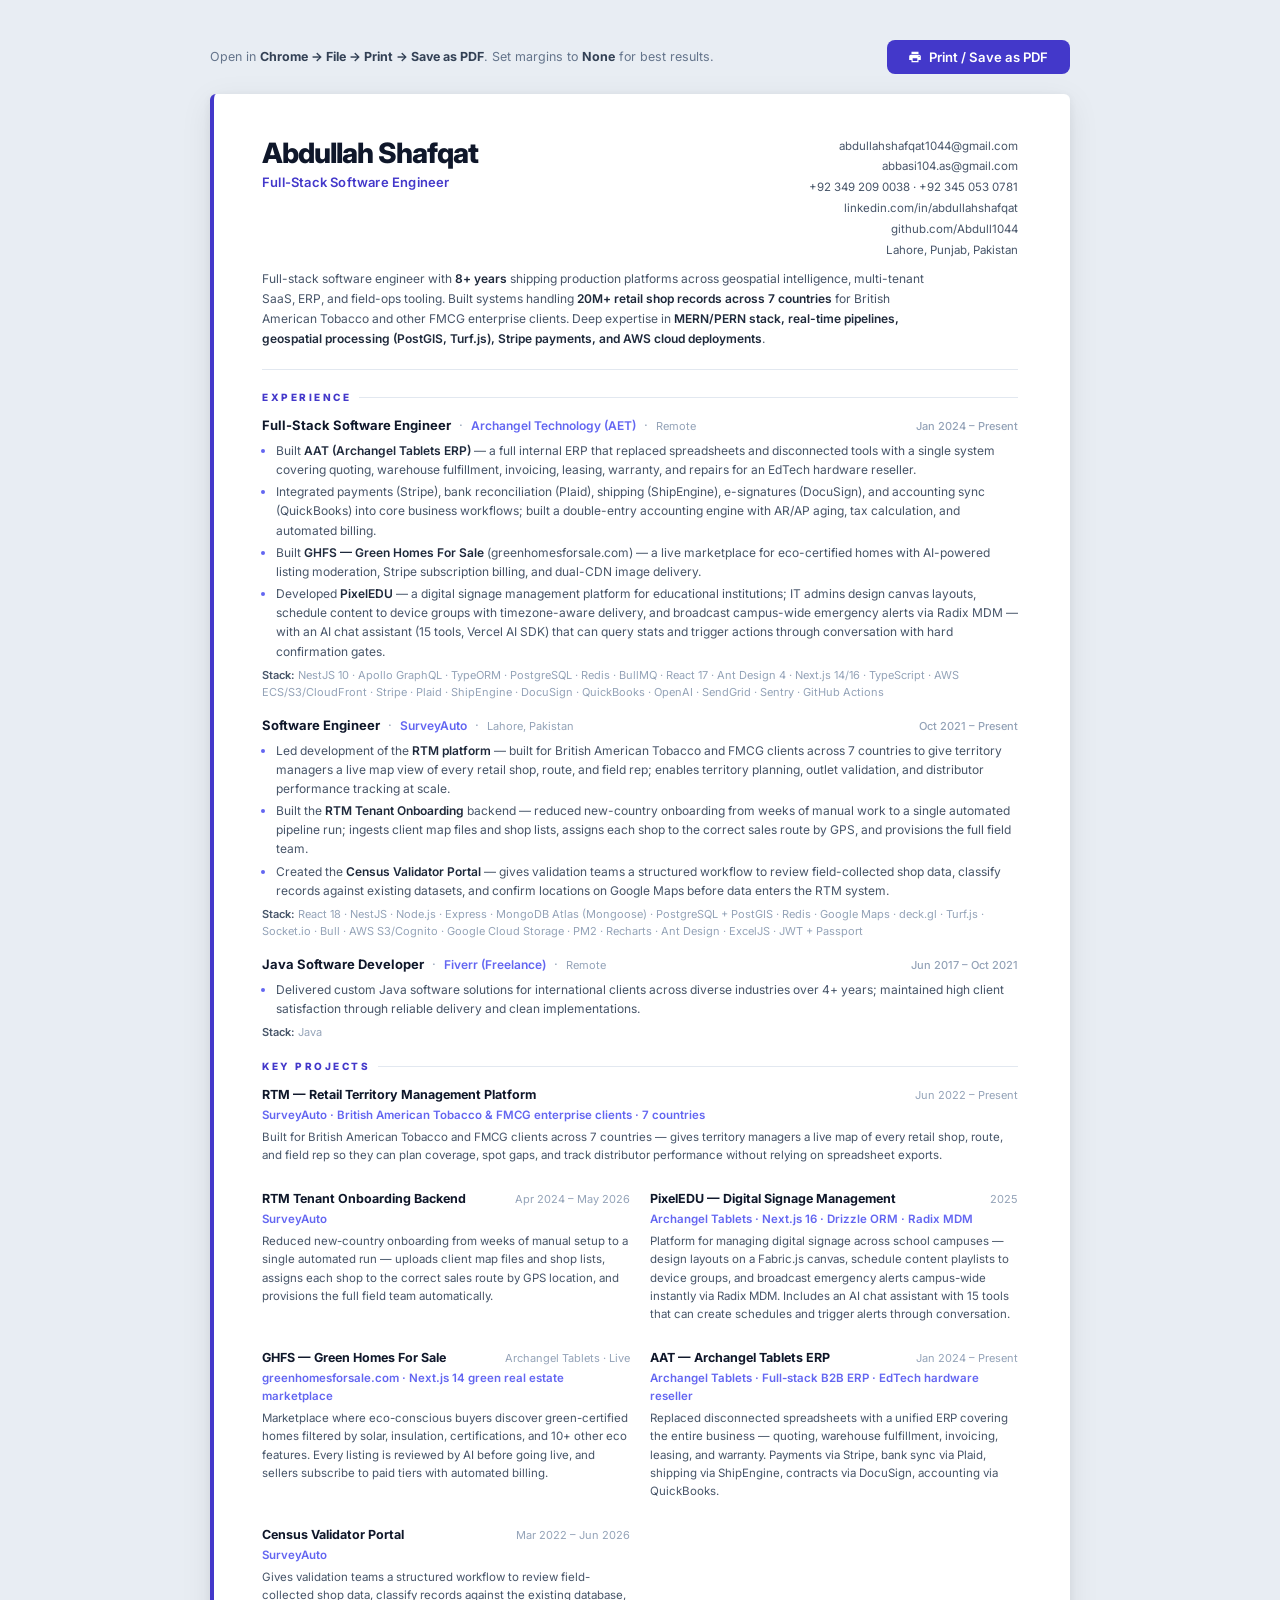
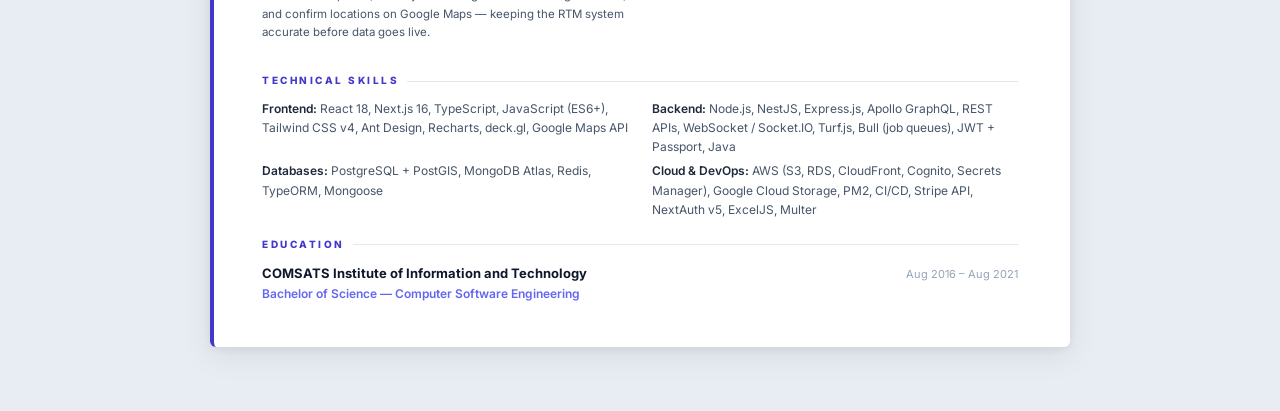
==== commit 0005448d: "Rewrite PixelEDU: digital signage platform (Fabric.js, Radix MDM, AI assistant) — not procurement po" ====
--- a/resume.html
+++ b/resume.html
@@ -278,7 +278,7 @@
         <li>Built <strong>AAT (Archangel Tablets ERP)</strong> — a full internal ERP that replaced spreadsheets and disconnected tools with a single system covering quoting, warehouse fulfillment, invoicing, leasing, warranty, and repairs for an EdTech hardware reseller.</li>
         <li>Integrated payments (Stripe), bank reconciliation (Plaid), shipping (ShipEngine), e-signatures (DocuSign), and accounting sync (QuickBooks) into core business workflows; built a double-entry accounting engine with AR/AP aging, tax calculation, and automated billing.</li>
         <li>Built <strong>GHFS — Green Homes For Sale</strong> (<a href="https://www.greenhomesforsale.com">greenhomesforsale.com</a>) — a live marketplace for eco-certified homes with AI-powered listing moderation, Stripe subscription billing, and dual-CDN image delivery.</li>
-        <li>Developed <strong>PixelEDU</strong> — a procurement portal for school campuses where staff request hardware, approvers review and sign off, and approved orders flow automatically into the ERP — eliminating manual handoffs over email.</li>
+        <li>Developed <strong>PixelEDU</strong> — a digital signage management platform for educational institutions; IT admins design canvas layouts, schedule content to device groups with timezone-aware delivery, and broadcast campus-wide emergency alerts via Radix MDM — with an AI chat assistant (15 tools, Vercel AI SDK) that can query stats and trigger actions through conversation with hard confirmation gates.</li>
       </ul>
       <p class="r-stack"><strong>Stack:</strong> NestJS 10 · Apollo GraphQL · TypeORM · PostgreSQL · Redis · BullMQ · React 17 · Ant Design 4 · Next.js 14/16 · TypeScript · AWS ECS/S3/CloudFront · Stripe · Plaid · ShipEngine · DocuSign · QuickBooks · OpenAI · SendGrid · Sentry · GitHub Actions</p>
     </div>
@@ -350,11 +350,11 @@
       <!-- PixelEDU -->
       <div class="r-proj">
         <div class="r-proj-head">
-          <span class="r-proj-name">PixelEDU — Multi-Tenant Procurement Portal</span>
+          <span class="r-proj-name">PixelEDU — Digital Signage Management</span>
           <span class="r-proj-meta">2025</span>
         </div>
-        <p class="r-proj-client">Archangel Tablets</p>
-        <p class="r-proj-desc">Replaced email-based hardware purchase requests with a structured portal — staff submit requests, approvers review them, and approved orders flow automatically into the ERP. Each campus gets its own catalog and pricing.</p>
+        <p class="r-proj-client">Archangel Tablets · Next.js 16 · Drizzle ORM · Radix MDM</p>
+        <p class="r-proj-desc">Platform for managing digital signage across school campuses — design layouts on a Fabric.js canvas, schedule content playlists to device groups, and broadcast emergency alerts campus-wide instantly via Radix MDM. Includes an AI chat assistant with 15 tools that can create schedules and trigger alerts through conversation.</p>
       </div>
 
       <!-- GHFS -->
